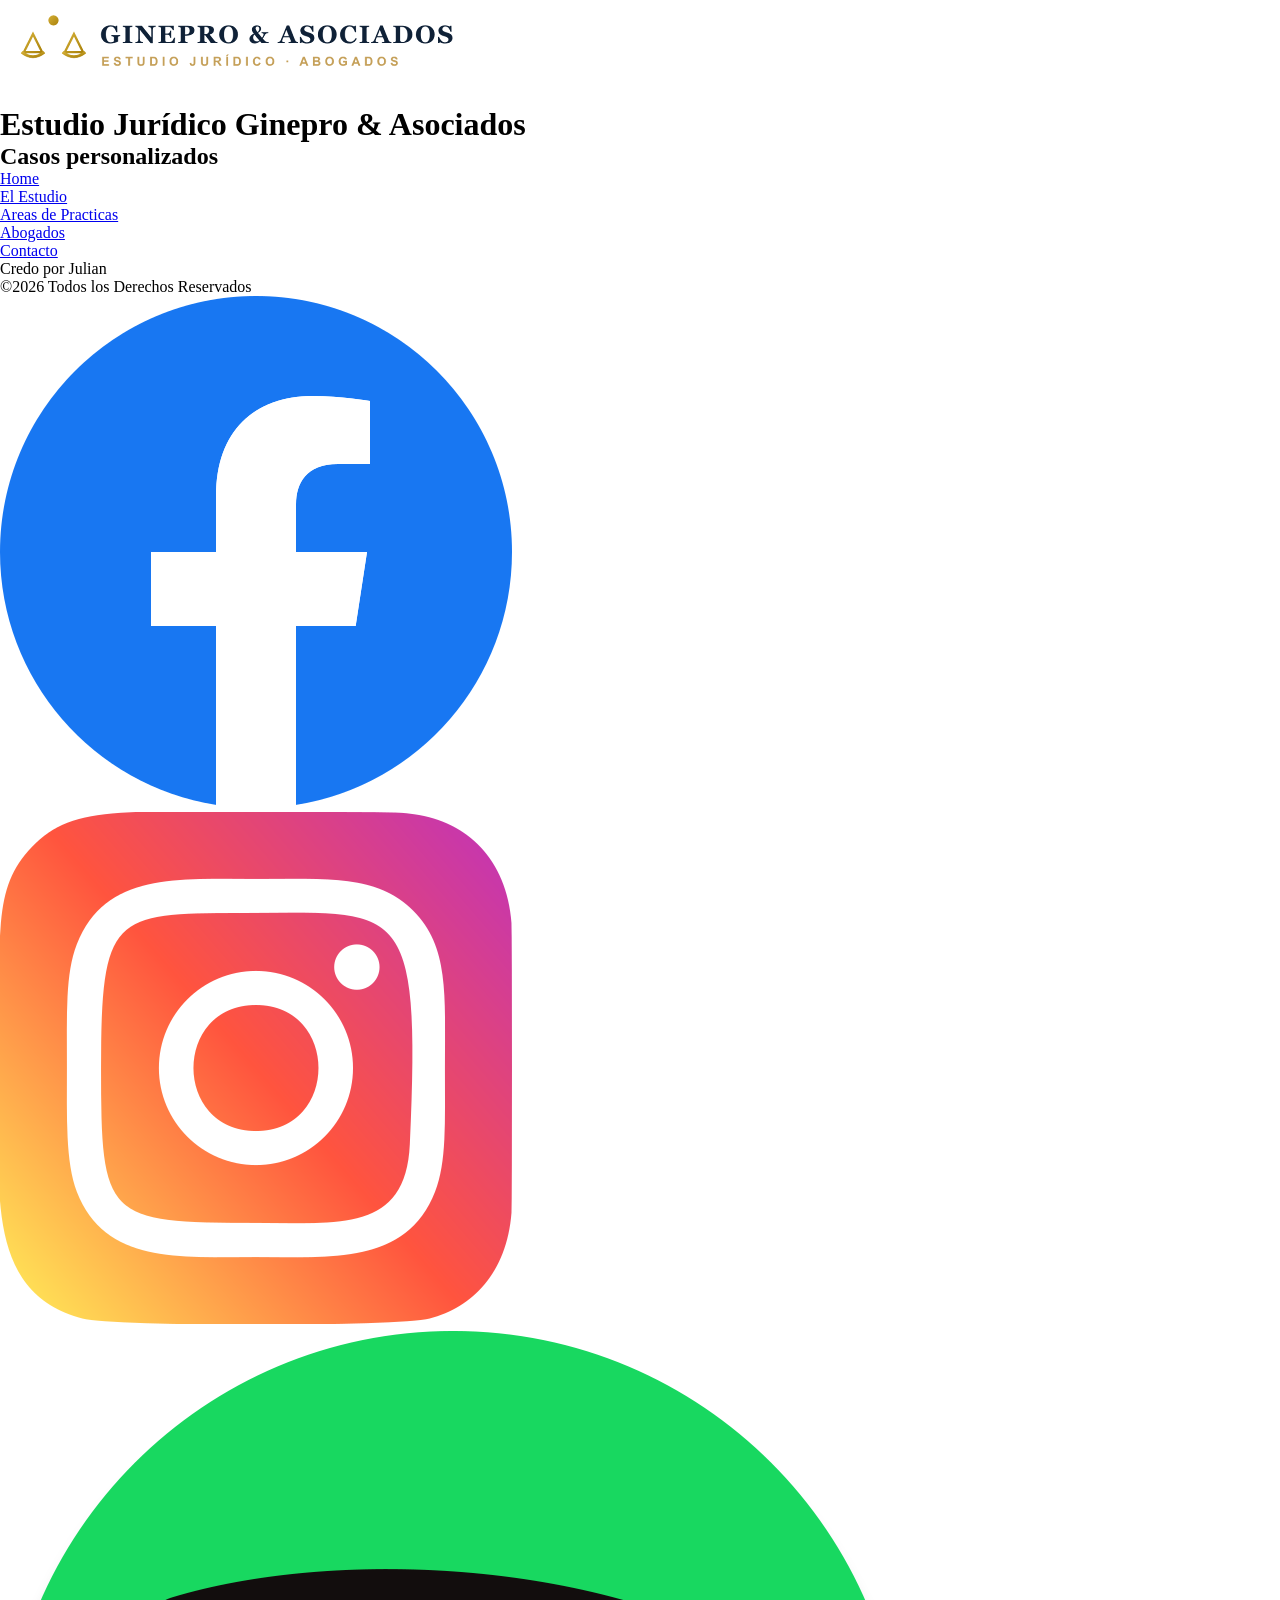
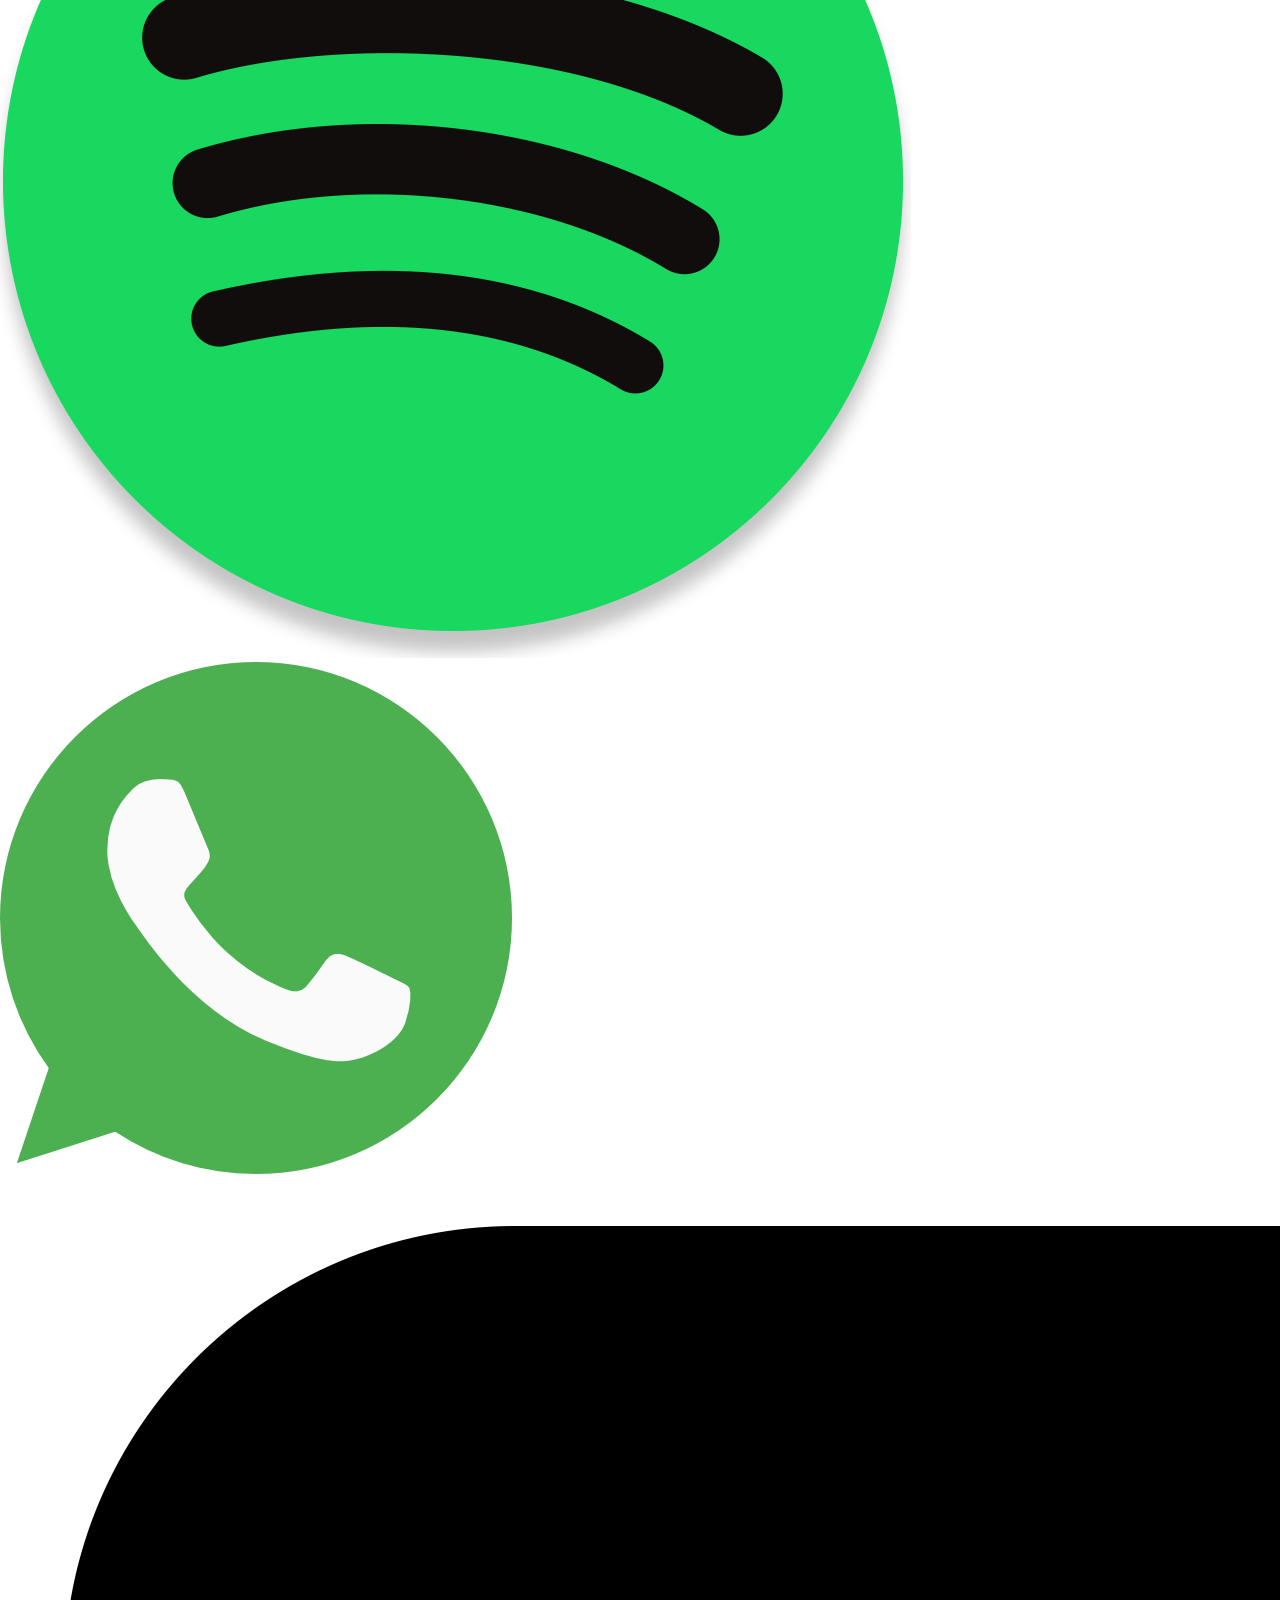
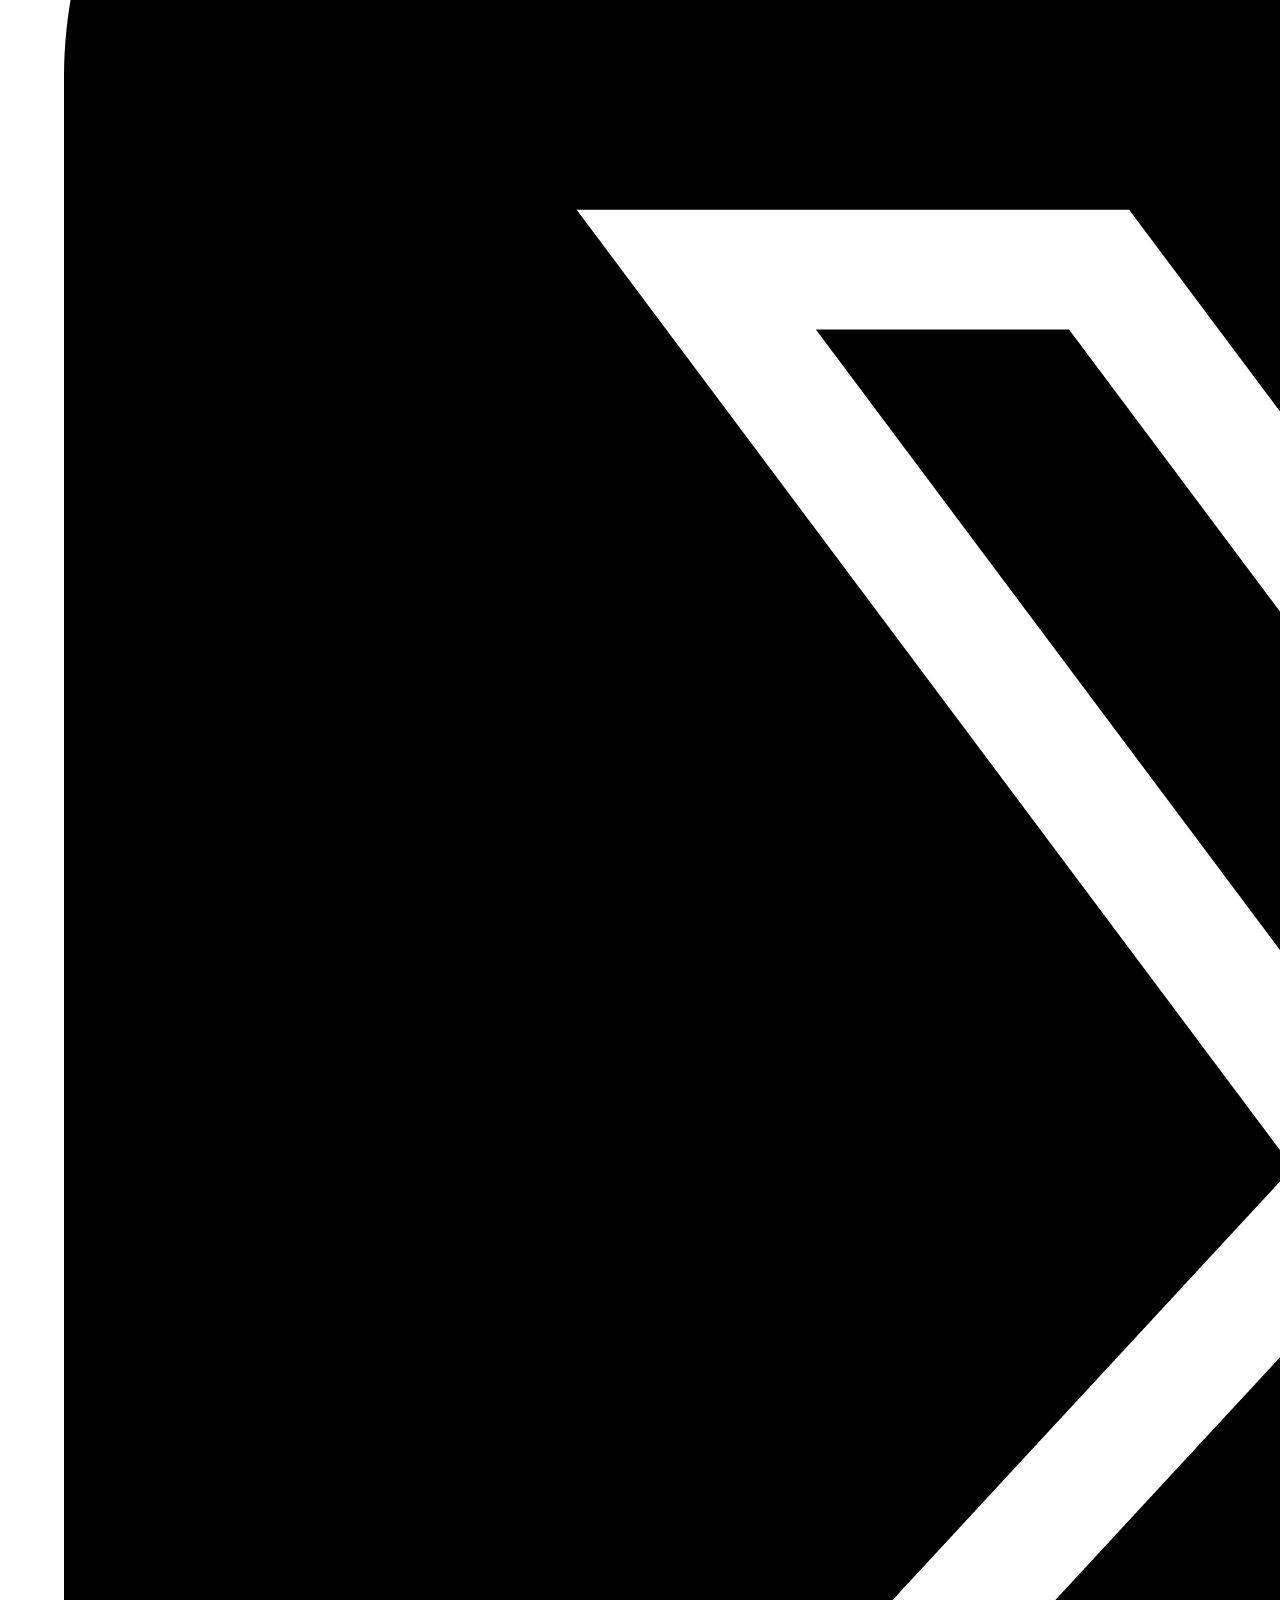
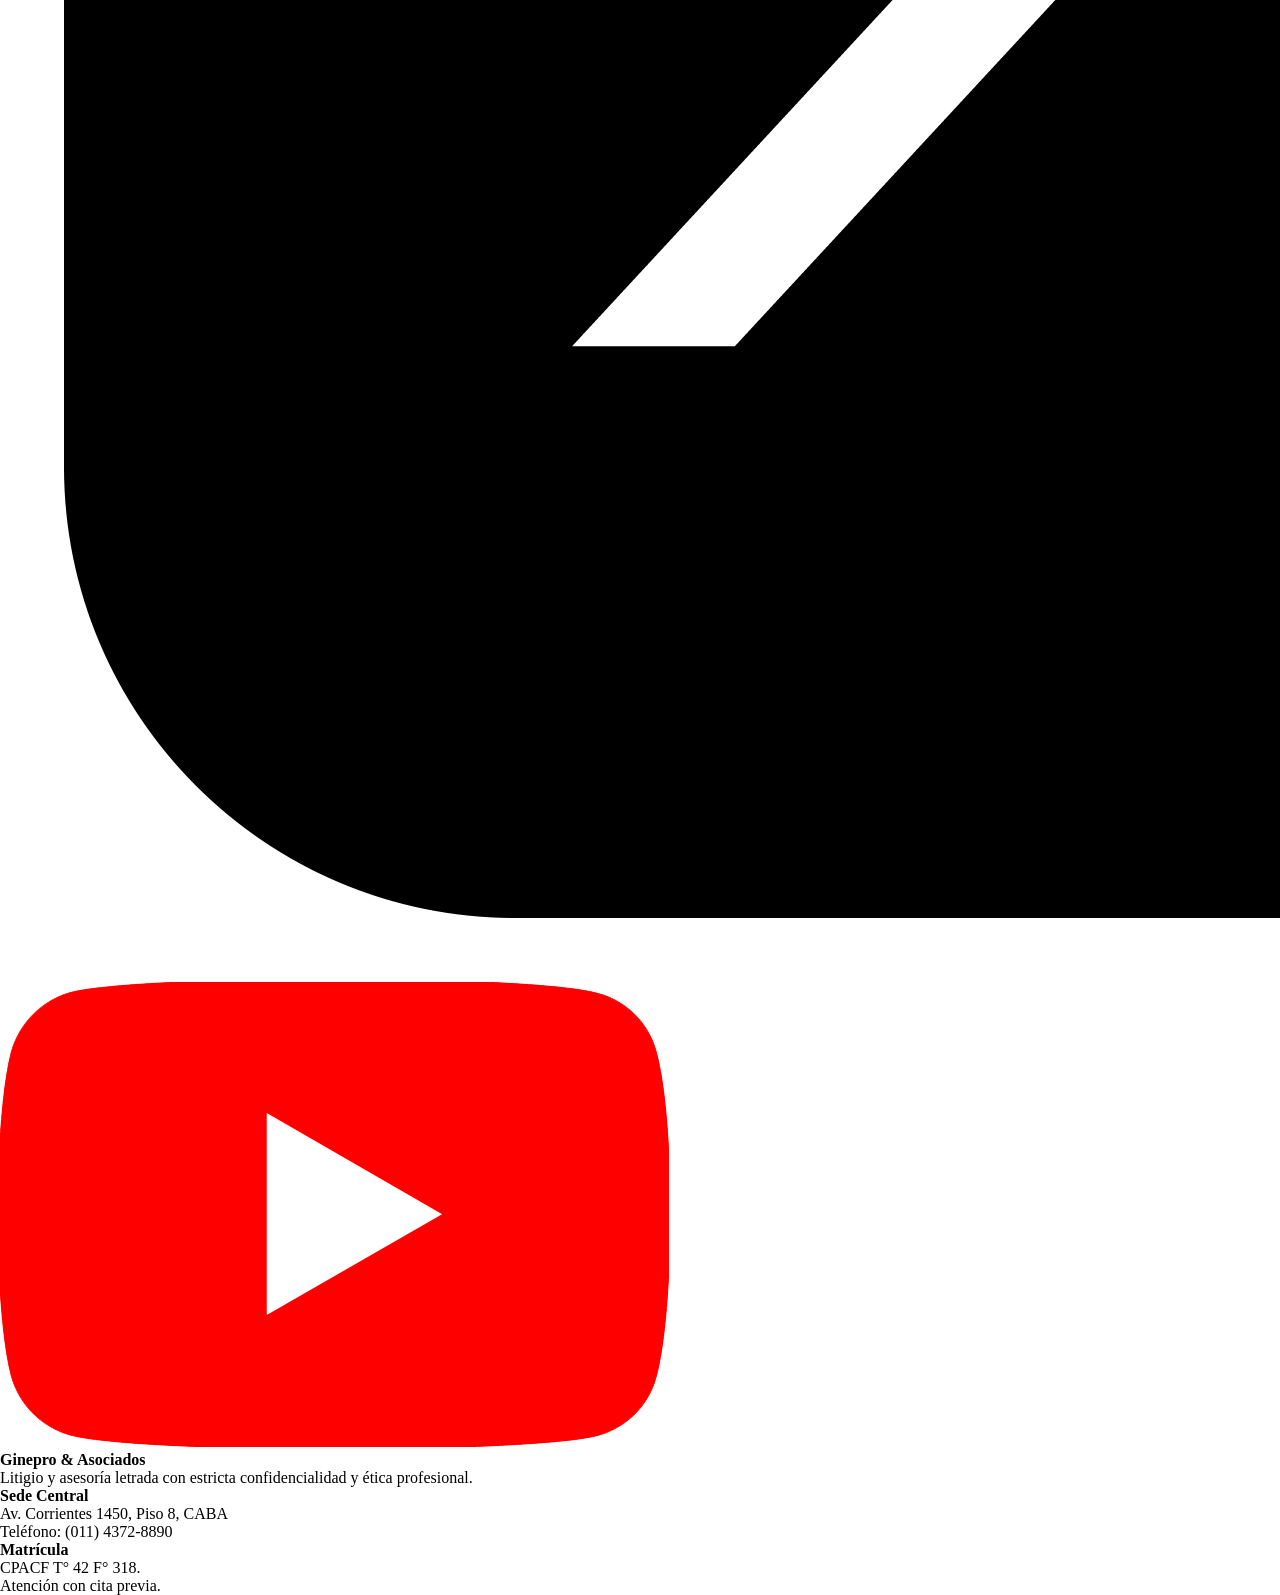
==== pages/areas.html @ 5d79158a "Estructura" ====
<!DOCTYPE html>
<html lang="en">
<head>
    <meta charset="UTF-8">
    <meta name="viewport" content="width=device-width, initial-scale=1.0">
    <title>Ginepro & Asociados | Areas</title>
    <link rel="stylesheet" href="../css/styles.css">
</head>
<body>
    <a href="#">
        <img src="../assets/logo.png" alt="Logo de Estudio Juridico">
    </a>
    <header>
        <h1>Estudio Jurídico Ginepro & Asociados</h1>
        <h2>Casos personalizados</h2>
    <nav>
        <ul>
            <li>
                <a href="../index.html">Home</a>
            </li>
            <li>
                <a href="./nosotros.html">El Estudio</a>
            </li>
            <li>
                <a href="#">Areas de Practicas</a>
            </li>
            <li>
                <a href="./equipo.html">Abogados</a>
            </li>
            <li>
                <a href="./contacto.html">Contacto</a>
            </li>
        </ul>
    </nav>
    </header>
    <footer>
    <p>Credo por Julian</p>
    <p>&copy;<span id="year"></span> Todos los Derechos Reservados</p>
    <ul>
        <li>
            <a href="https://www.facebook.com/" target="_blank">
                <img src="../assets/facebook.png" alt="Facebook">
            </a>
        </li>
        <li>
            <a href="https://www.instagram.com/" target="_blank">
                <img src="../assets/instagram.png" alt=""Instagram">
            </a>
        </li>
        <li>
            <a href="https://www.spotify.com/" target="_blank">
                <img src="../assets/spotify.png" alt="Spotify">
            </a>
        </li>
        <li>
            <a href="https://web.whatsapp.com" target="_blank">
                <img src="../assets/whatsapp.png" alt="WhatsApp">
            </a>
        </li>
        <li>
            <a href="https://x.com" target="_blank">
                <img src="../assets/x.png" alt="X (Twitter)">
            </a>
        </li>
        <li>
            <a href="https://www.youtube.com" target="_blank">
                <img src="../assets/yt.png" alt="YouTube">
            </a>
        </li>
    </ul>
    <div class="contenedor-footer">
      <div class="footer-columna">
        <h4>Ginepro &amp; Asociados</h4>
        <p>Litigio y asesoría letrada con estricta confidencialidad y ética profesional.</p>
      </div>

      <div class="footer-columna">
        <h4>Sede Central</h4>
        <p>Av. Corrientes 1450, Piso 8, CABA<br>Teléfono: (011) 4372-8890</p>
      </div>

      <div class="footer-columna">
        <h4>Matrícula</h4>
        <p>CPACF T° 42 F° 318.<br>Atención con cita previa.</p>
      </div>
    </div>
  </footer>
  <script>
        document.getElementById("year").textContent = new Date().getFullYear();
  </script>
</body>
</html>
---- css/styles.css ----
:root {
  --color-principal: #0f2137;
  --color-secundario: #c5a059;
  --color-fondo: #f8f9fa;
  --color-texto: #333333;
  --color-blanco: #ffffff;
  --fuente: 'Segoe UI', Tahoma, Geneva, Verdana, sans-serif;
}

* {
  margin: 0;
  padding: 0;
  box-sizing: border-box;
}
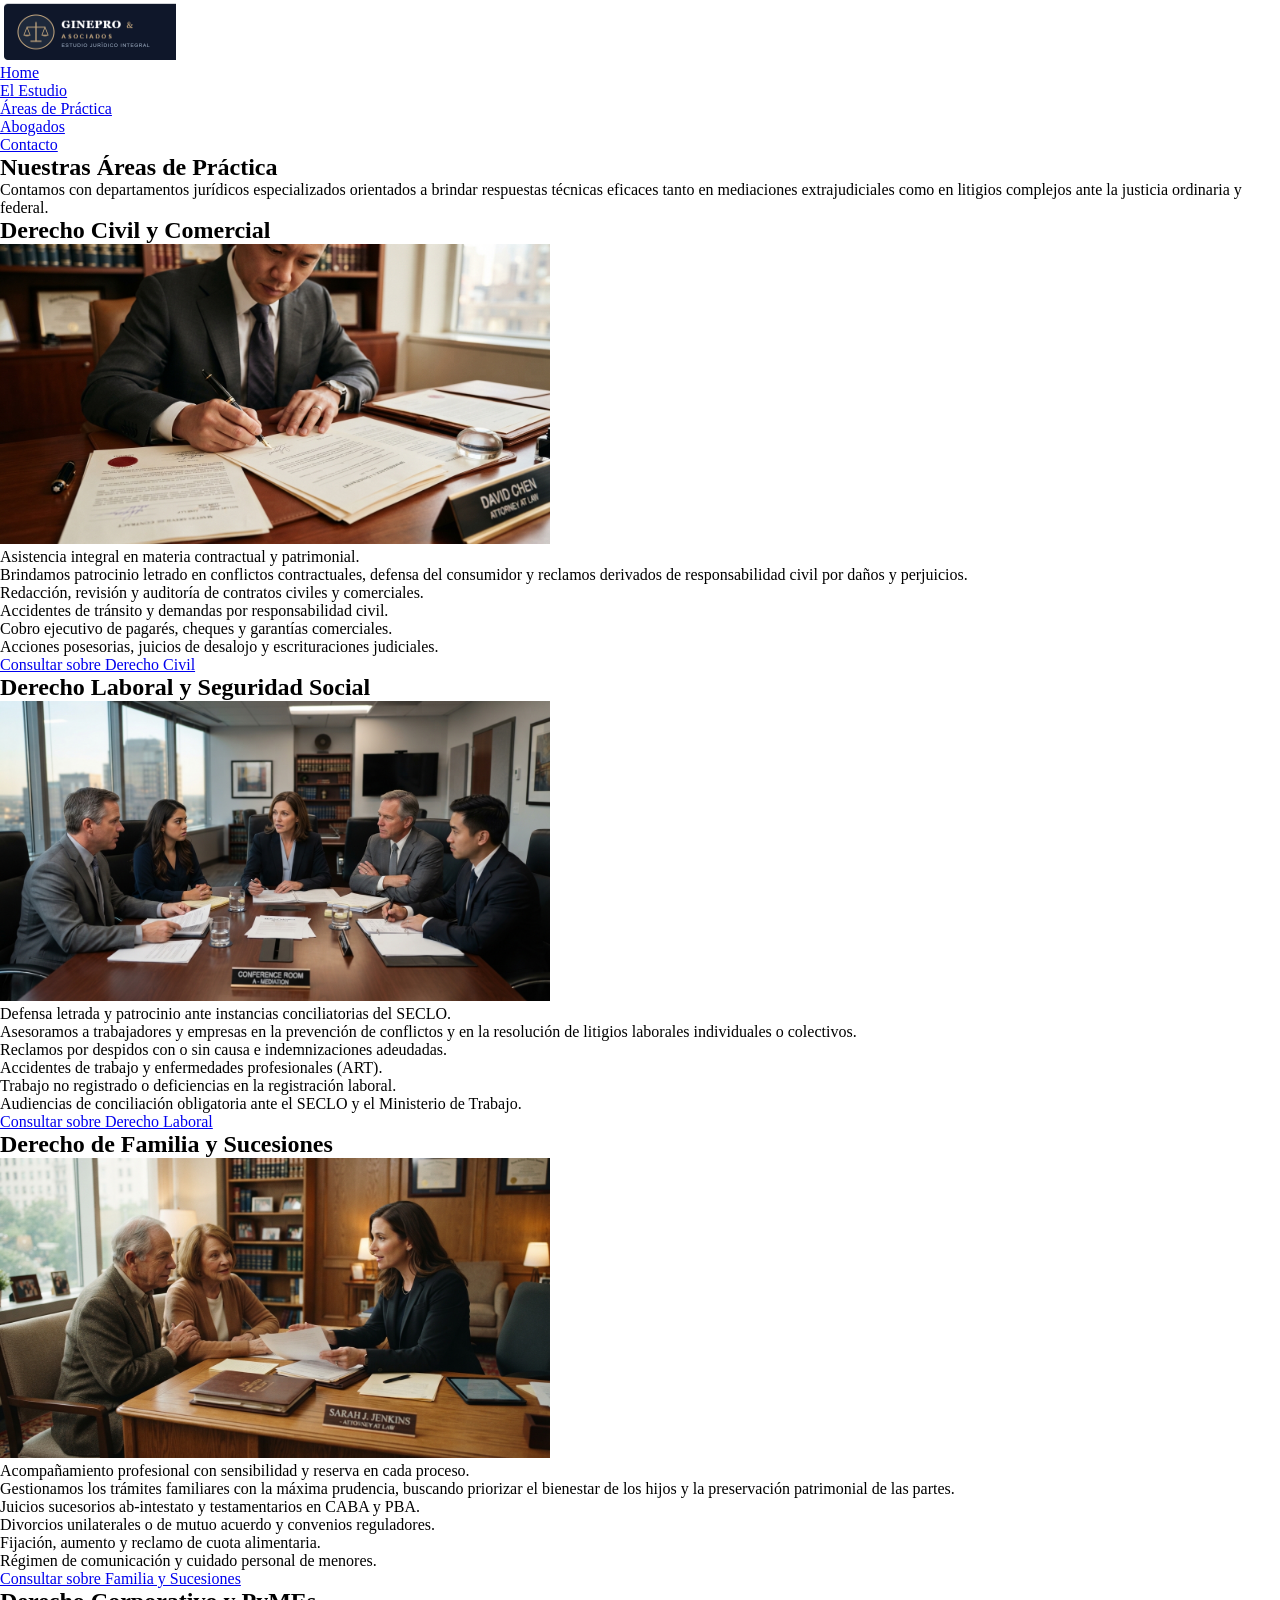
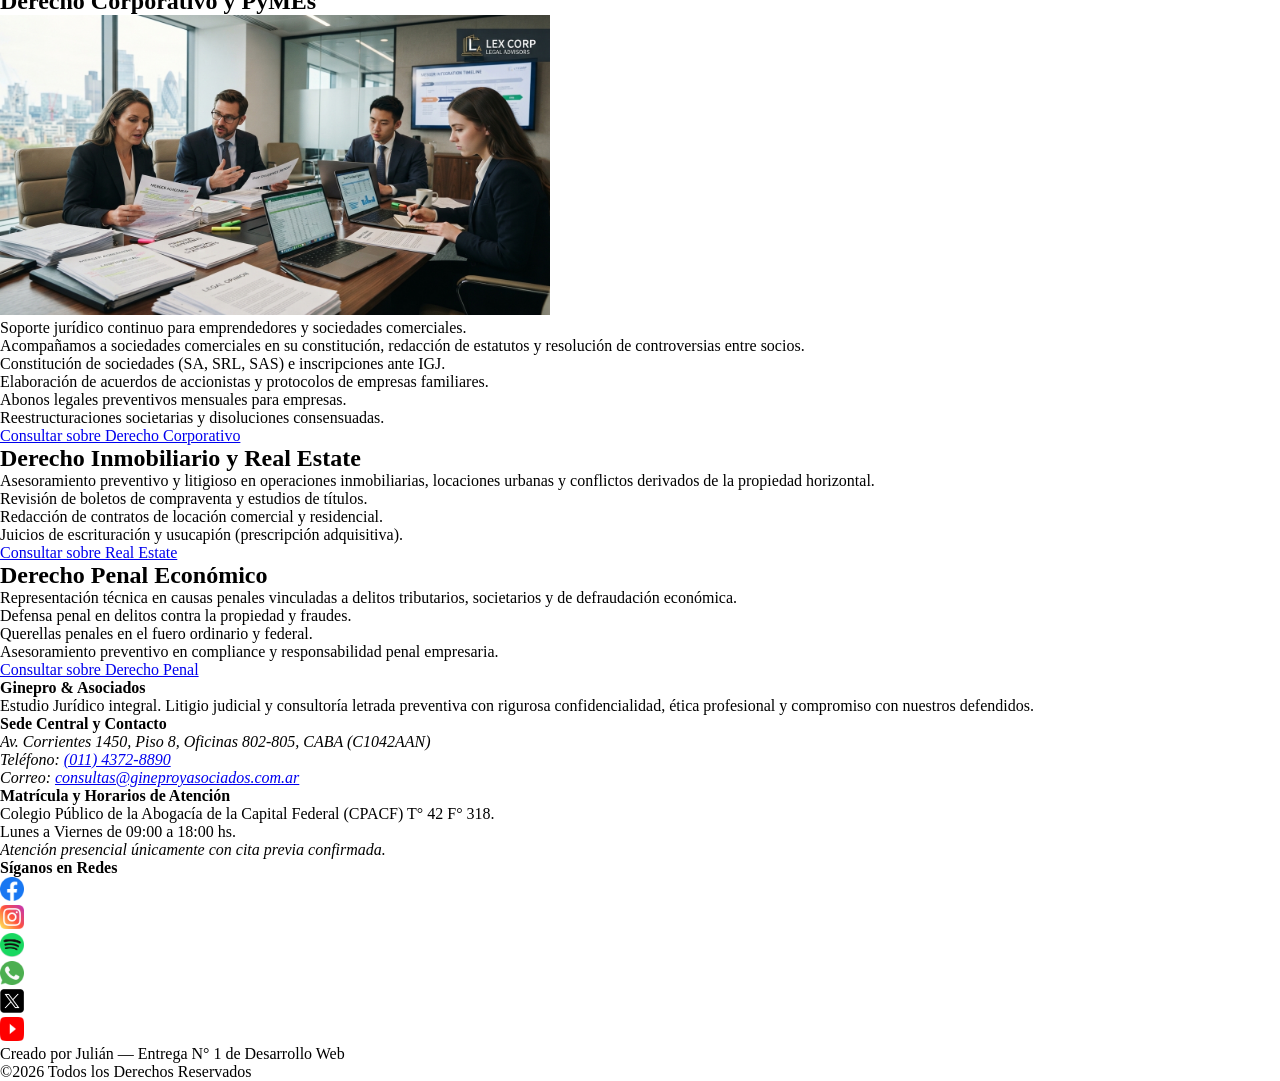
==== commit 8bb9a996: "Se realizaron correcciones y se trabajo en contenido" ====
--- a/pages/areas.html
+++ b/pages/areas.html
@@ -1,92 +1,227 @@
 <!DOCTYPE html>
-<html lang="en">
+<html lang="es">
 <head>
     <meta charset="UTF-8">
     <meta name="viewport" content="width=device-width, initial-scale=1.0">
-    <title>Ginepro & Asociados | Areas</title>
+    <title>Ginepro &amp; Asociados | Áreas de Práctica</title>
+    <meta name="description" content="Servicios legales especializados en derecho civil, laboral, comercial, corporativo, familia y penal económico en CABA.">
+    <!-- Google Fonts -->
+    <link rel="preconnect" href="https://fonts.googleapis.com">
+    <link rel="preconnect" href="https://fonts.gstatic.com" crossorigin>
+    <link href="https://fonts.googleapis.com/css2?family=Lato:ital,wght@0,400;0,700;1,400&family=Libre+Baskerville:ital,wght@0,400;0,700;1,400&display=swap" rel="stylesheet">
     <link rel="stylesheet" href="../css/styles.css">
 </head>
+
 <body>
-    <a href="#">
-        <img src="../assets/logo.png" alt="Logo de Estudio Juridico">
-    </a>
+
+    <!-- ENCABEZADO Y NAVEGACION -->
     <header>
-        <h1>Estudio Jurídico Ginepro & Asociados</h1>
-        <h2>Casos personalizados</h2>
-    <nav>
-        <ul>
-            <li>
-                <a href="../index.html">Home</a>
-            </li>
-            <li>
-                <a href="./nosotros.html">El Estudio</a>
-            </li>
-            <li>
-                <a href="#">Areas de Practicas</a>
-            </li>
-            <li>
-                <a href="./equipo.html">Abogados</a>
-            </li>
-            <li>
-                <a href="./contacto.html">Contacto</a>
-            </li>
-        </ul>
-    </nav>
+        <a href="../index.html">
+            <img src="../assets/logo.png" alt="Logotipo de Estudio Jurídico Ginepro y Asociados" width="180" height="60">
+        </a>
+
+        <nav>
+            <ul>
+                <li><a href="../index.html">Home</a></li>
+                <li><a href="./nosotros.html">El Estudio</a></li>
+                <li><a href="#">Áreas de Práctica</a></li>
+                <li><a href="./equipo.html">Abogados</a></li>
+                <li><a href="./contacto.html">Contacto</a></li>
+            </ul>
+        </nav>
     </header>
+
+    <!-- CONTENIDO PRINCIPAL -->
+    <main>
+
+        <section>
+            <h1>Nuestras Áreas de Práctica</h1>
+            <p>Contamos con departamentos jurídicos especializados orientados a brindar respuestas técnicas eficaces tanto en mediaciones extrajudiciales como en litigios complejos ante la justicia ordinaria y federal.</p>
+        </section>
+
+        <!-- DETALLE DE CADA AREA CON ANCLAS Y LISTAS -->
+        <section>
+
+            <!-- 1. DERECHO CIVIL Y COMERCIAL -->
+            <article>
+                <header>
+                    <h2>Derecho Civil y Comercial</h2>
+                </header>
+                <figure>
+                    <img src="../assets/contenido/derecho-civil.png" alt="Firma de contratos y documentos civiles" width="550" height="300">
+                    <figcaption>Asistencia integral en materia contractual y patrimonial.</figcaption>
+                </figure>
+                <p>Brindamos patrocinio letrado en conflictos contractuales, defensa del consumidor y reclamos derivados de responsabilidad civil por daños y perjuicios.</p>
+                <ul>
+                    <li>Redacción, revisión y auditoría de contratos civiles y comerciales.</li>
+                    <li>Accidentes de tránsito y demandas por responsabilidad civil.</li>
+                    <li>Cobro ejecutivo de pagarés, cheques y garantías comerciales.</li>
+                    <li>Acciones posesorias, juicios de desalojo y escrituraciones judiciales.</li>
+                </ul>
+                <a href="./contacto.html">Consultar sobre Derecho Civil</a>
+            </article>
+
+            <!-- 2. DERECHO LABORAL -->
+            <article>
+                <header>
+                    <h2>Derecho Laboral y Seguridad Social</h2>
+                </header>
+                <figure>
+                    <img src="../assets/contenido/derecho-laboral.png" alt="Reunión de conciliación y acuerdos laborales" width="550" height="300">
+                    <figcaption>Defensa letrada y patrocinio ante instancias conciliatorias del SECLO.</figcaption>
+                </figure>
+                <p>Asesoramos a trabajadores y empresas en la prevención de conflictos y en la resolución de litigios laborales individuales o colectivos.</p>
+                <ul>
+                    <li>Reclamos por despidos con o sin causa e indemnizaciones adeudadas.</li>
+                    <li>Accidentes de trabajo y enfermedades profesionales (ART).</li>
+                    <li>Trabajo no registrado o deficiencias en la registración laboral.</li>
+                    <li>Audiencias de conciliación obligatoria ante el SECLO y el Ministerio de Trabajo.</li>
+                </ul>
+                <a href="./contacto.html">Consultar sobre Derecho Laboral</a>
+            </article>
+
+            <!-- 3. DERECHO DE FAMILIA Y SUCESIONES -->
+            <article>
+                <header>
+                    <h2>Derecho de Familia y Sucesiones</h2>
+                </header>
+                <figure>
+                    <img src="../assets/contenido/derecho-familia.png" alt="Asesoramiento profesional en derecho de familia y sucesiones" width="550" height="300">
+                    <figcaption>Acompañamiento profesional con sensibilidad y reserva en cada proceso.</figcaption>
+                </figure>
+                <p>Gestionamos los trámites familiares con la máxima prudencia, buscando priorizar el bienestar de los hijos y la preservación patrimonial de las partes.</p>
+                <ul>
+                    <li>Juicios sucesorios ab-intestato y testamentarios en CABA y PBA.</li>
+                    <li>Divorcios unilaterales o de mutuo acuerdo y convenios reguladores.</li>
+                    <li>Fijación, aumento y reclamo de cuota alimentaria.</li>
+                    <li>Régimen de comunicación y cuidado personal de menores.</li>
+                </ul>
+                <a href="./contacto.html">Consultar sobre Familia y Sucesiones</a>
+            </article>
+
+            <!-- 4. DERECHO CORPORATIVO Y EMPRESARIAL -->
+            <article>
+                <header>
+                    <h2 id="area-corporativo">Derecho Corporativo y PyMEs</h2>
+                </header>
+                <figure>
+                    <img src="../assets/contenido/derecho-corporativo.png" alt="Asesoría legal societaria y corporativa" width="550" height="300">
+                    <figcaption>Soporte jurídico continuo para emprendedores y sociedades comerciales.</figcaption>
+                </figure>
+                <p>Acompañamos a sociedades comerciales en su constitución, redacción de estatutos y resolución de controversias entre socios.</p>
+                <ul>
+                    <li>Constitución de sociedades (SA, SRL, SAS) e inscripciones ante IGJ.</li>
+                    <li>Elaboración de acuerdos de accionistas y protocolos de empresas familiares.</li>
+                    <li>Abonos legales preventivos mensuales para empresas.</li>
+                    <li>Reestructuraciones societarias y disoluciones consensuadas.</li>
+                </ul>
+                <a href="./contacto.html">Consultar sobre Derecho Corporativo</a>
+            </article>
+
+            <!-- 5. DERECHO INMOBILIARIO -->
+            <article>
+                <header>
+                    <h2>Derecho Inmobiliario y Real Estate</h2>
+                </header>
+                <p>Asesoramiento preventivo y litigioso en operaciones inmobiliarias, locaciones urbanas y conflictos derivados de la propiedad horizontal.</p>
+                <ul>
+                    <li>Revisión de boletos de compraventa y estudios de títulos.</li>
+                    <li>Redacción de contratos de locación comercial y residencial.</li>
+                    <li>Juicios de escrituración y usucapión (prescripción adquisitiva).</li>
+                </ul>
+                <a href="./contacto.html">Consultar sobre Real Estate</a>
+            </article>
+
+            <!-- 6. DERECHO PENAL ECONOMICO -->
+            <article>
+                <header>
+                    <h2>Derecho Penal Económico</h2>
+                </header>
+                <p>Representación técnica en causas penales vinculadas a delitos tributarios, societarios y de defraudación económica.</p>
+                <ul>
+                    <li>Defensa penal en delitos contra la propiedad y fraudes.</li>
+                    <li>Querellas penales en el fuero ordinario y federal.</li>
+                    <li>Asesoramiento preventivo en compliance y responsabilidad penal empresaria.</li>
+                </ul>
+                <a href="./contacto.html">Consultar sobre Derecho Penal</a>
+            </article>
+
+        </section>
+
+    </main>
+
+    <!-- PIE DE PAGINA -->
     <footer>
-    <p>Credo por Julian</p>
-    <p>&copy;<span id="year"></span> Todos los Derechos Reservados</p>
-    <ul>
-        <li>
-            <a href="https://www.facebook.com/" target="_blank">
-                <img src="../assets/facebook.png" alt="Facebook">
-            </a>
-        </li>
-        <li>
-            <a href="https://www.instagram.com/" target="_blank">
-                <img src="../assets/instagram.png" alt=""Instagram">
-            </a>
-        </li>
-        <li>
-            <a href="https://www.spotify.com/" target="_blank">
-                <img src="../assets/spotify.png" alt="Spotify">
-            </a>
-        </li>
-        <li>
-            <a href="https://web.whatsapp.com" target="_blank">
-                <img src="../assets/whatsapp.png" alt="WhatsApp">
-            </a>
-        </li>
-        <li>
-            <a href="https://x.com" target="_blank">
-                <img src="../assets/x.png" alt="X (Twitter)">
-            </a>
-        </li>
-        <li>
-            <a href="https://www.youtube.com" target="_blank">
-                <img src="../assets/yt.png" alt="YouTube">
-            </a>
-        </li>
-    </ul>
-    <div class="contenedor-footer">
-      <div class="footer-columna">
-        <h4>Ginepro &amp; Asociados</h4>
-        <p>Litigio y asesoría letrada con estricta confidencialidad y ética profesional.</p>
-      </div>
-
-      <div class="footer-columna">
-        <h4>Sede Central</h4>
-        <p>Av. Corrientes 1450, Piso 8, CABA<br>Teléfono: (011) 4372-8890</p>
-      </div>
-
-      <div class="footer-columna">
-        <h4>Matrícula</h4>
-        <p>CPACF T° 42 F° 318.<br>Atención con cita previa.</p>
-      </div>
-    </div>
-  </footer>
-  <script>
+        <div>
+            <section>
+                <h4>Ginepro &amp; Asociados</h4>
+                <p>Estudio Jurídico integral. Litigio judicial y consultoría letrada preventiva con rigurosa confidencialidad, ética profesional y compromiso con nuestros defendidos.</p>
+            </section>
+
+            <section>
+                <h4>Sede Central y Contacto</h4>
+                <address>
+                    <p>Av. Corrientes 1450, Piso 8, Oficinas 802-805, CABA (C1042AAN)</p>
+                    <p>Teléfono: <a href="tel:+541143728890">(011) 4372-8890</a></p>
+                    <p>Correo: <a href="mailto:consultas@gineproyasociados.com.ar">consultas@gineproyasociados.com.ar</a></p>
+                </address>
+            </section>
+
+            <section>
+                <h4>Matrícula y Horarios de Atención</h4>
+                <p>Colegio Público de la Abogacía de la Capital Federal (CPACF) T° 42 F° 318.</p>
+                <p>Lunes a Viernes de 09:00 a 18:00 hs.</p>
+                <p><em>Atención presencial únicamente con cita previa confirmada.</em></p>
+            </section>
+
+            <section>
+                <h4>Síganos en Redes</h4>
+                <nav>
+                    <ul>
+                        <li>
+                            <a href="https://www.facebook.com/" target="_blank">
+                                <img src="../assets/facebook.png" alt="Ícono de Facebook" width="24" height="24">
+                            </a>
+                        </li>
+                        <li>
+                            <a href="https://www.instagram.com/" target="_blank">
+                                <img src="../assets/instagram.png" alt="Ícono de Instagram" width="24" height="24">
+                            </a>
+                        </li>
+                        <li>
+                            <a href="https://www.spotify.com/" target="_blank">
+                                <img src="../assets/spotify.png" alt="Ícono de Spotify" width="24" height="24">
+                            </a>
+                        </li>
+                        <li>
+                            <a href="https://wa.me/5491143728890" target="_blank">
+                                <img src="../assets/whatsapp.png" alt="Ícono de WhatsApp" width="24" height="24">
+                            </a>
+                        </li>
+                        <li>
+                            <a href="https://x.com" target="_blank">
+                                <img src="../assets/x.png" alt="Ícono de X" width="24" height="24">
+                            </a>
+                        </li>
+                        <li>
+                            <a href="https://www.youtube.com" target="_blank">
+                                <img src="../assets/yt.png" alt="Ícono de YouTube" width="24" height="24">
+                            </a>
+                        </li>
+                    </ul>
+                </nav>
+            </section>
+        </div>
+
+        <div>
+            <p>Creado por Julián &mdash; Entrega N° 1 de Desarrollo Web</p>
+            <p>&copy;<span id="year"></span> Todos los Derechos Reservados</p>
+        </div>
+    </footer>
+
+    <script>
         document.getElementById("year").textContent = new Date().getFullYear();
-  </script>
+    </script>
+
 </body>
 </html>
--- a/css/styles.css
+++ b/css/styles.css
@@ -11,4 +11,5 @@
   margin: 0;
   padding: 0;
   box-sizing: border-box;
-}+}
+
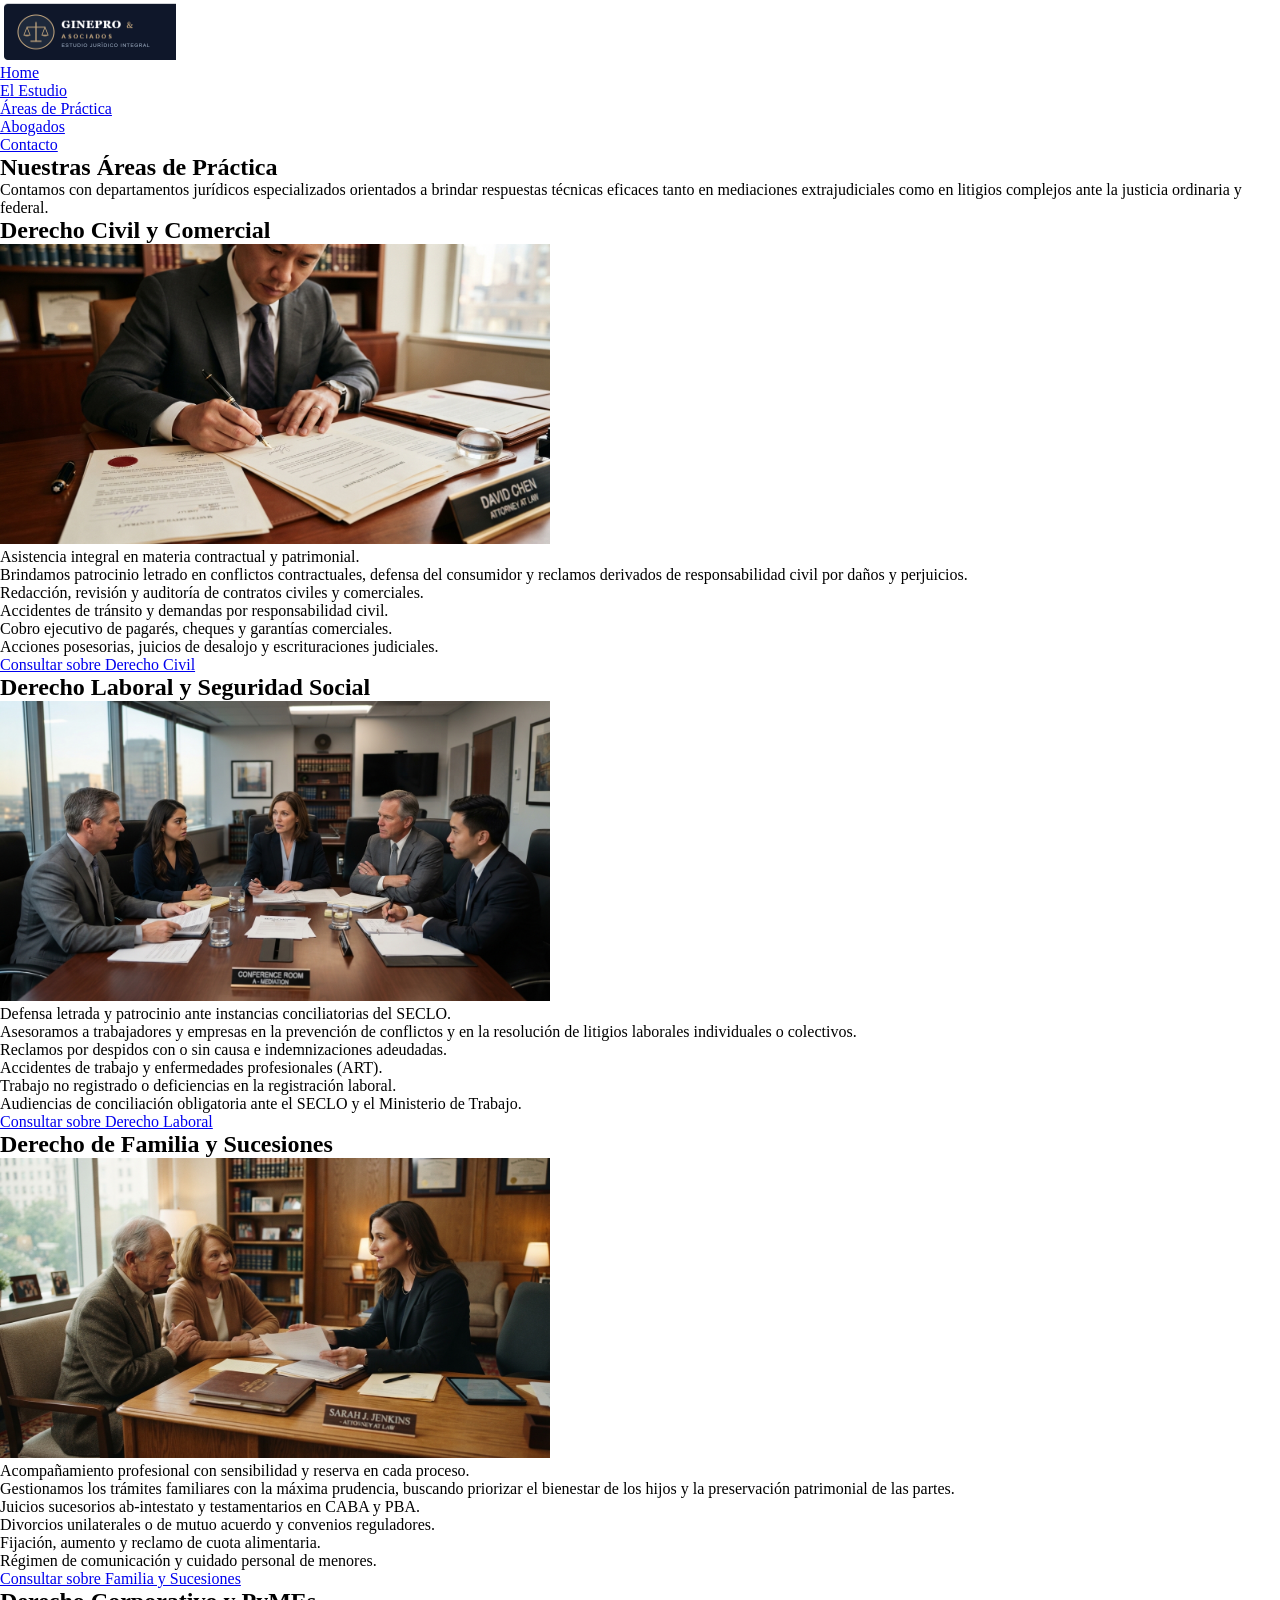
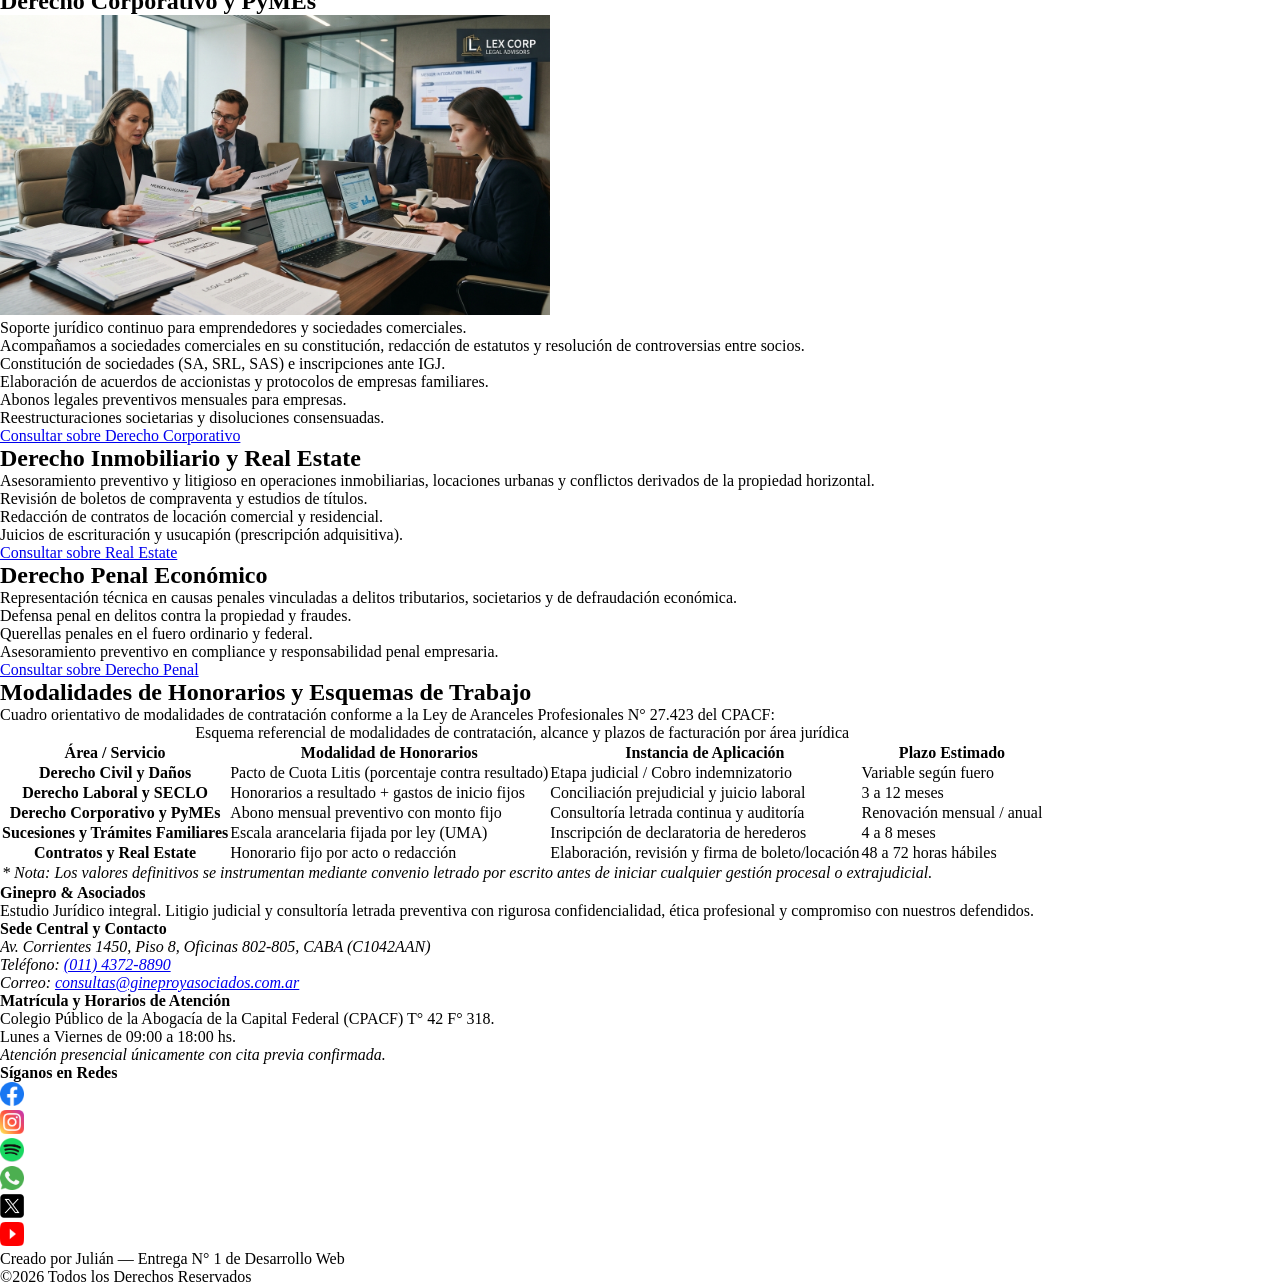
==== commit 6222ee4a: "Generacion de tabla" ====
--- a/pages/areas.html
+++ b/pages/areas.html
@@ -148,6 +148,63 @@
 
         </section>
 
+        <!-- SECCIÓN DE HONORARIOS Y MODALIDADES DE CONTRATACIÓN -->
+        <section>
+            <h2>Modalidades de Honorarios y Esquemas de Trabajo</h2>
+            <p>Cuadro orientativo de modalidades de contratación conforme a la Ley de Aranceles Profesionales N° 27.423 del CPACF:</p>
+
+            <div>
+                <table>
+                <caption>Esquema referencial de modalidades de contratación, alcance y plazos de facturación por área jurídica</caption>
+                    <thead>
+                        <tr>
+                            <th scope="col">Área / Servicio</th>
+                            <th scope="col">Modalidad de Honorarios</th>
+                            <th scope="col">Instancia de Aplicación</th>
+                            <th scope="col">Plazo Estimado</th>
+                        </tr>
+                    </thead>
+                    <tbody>
+                        <tr>
+                            <th scope="row">Derecho Civil y Daños</th>
+                            <td>Pacto de Cuota Litis (porcentaje contra resultado)</td>
+                            <td>Etapa judicial / Cobro indemnizatorio</td>
+                            <td>Variable según fuero</td>
+                        </tr>
+                        <tr>
+                            <th scope="row">Derecho Laboral y SECLO</th>
+                            <td>Honorarios a resultado + gastos de inicio fijos</td>
+                            <td>Conciliación prejudicial y juicio laboral</td>
+                            <td>3 a 12 meses</td>
+                        </tr>
+                        <tr>
+                            <th scope="row">Derecho Corporativo y PyMEs</th>
+                            <td>Abono mensual preventivo con monto fijo</td>
+                            <td>Consultoría letrada continua y auditoría</td>
+                            <td>Renovación mensual / anual</td>
+                        </tr>
+                        <tr>
+                            <th scope="row">Sucesiones y Trámites Familiares</th>
+                            <td>Escala arancelaria fijada por ley (UMA)</td>
+                            <td>Inscripción de declaratoria de herederos</td>
+                            <td>4 a 8 meses</td>
+                        </tr>
+                        <tr>
+                            <th scope="row">Contratos y Real Estate</th>
+                            <td>Honorario fijo por acto o redacción</td>
+                            <td>Elaboración, revisión y firma de boleto/locación</td>
+                            <td>48 a 72 horas hábiles</td>
+                        </tr>
+                    </tbody>
+                    <tfoot>
+                        <tr>
+                            <td colspan="4"><em>* Nota: Los valores definitivos se instrumentan mediante convenio letrado por escrito antes de iniciar cualquier gestión procesal o extrajudicial.</em></td>
+                        </tr>
+                    </tfoot>
+                </table>
+            </div>
+        </section>
+
     </main>
 
     <!-- PIE DE PAGINA -->
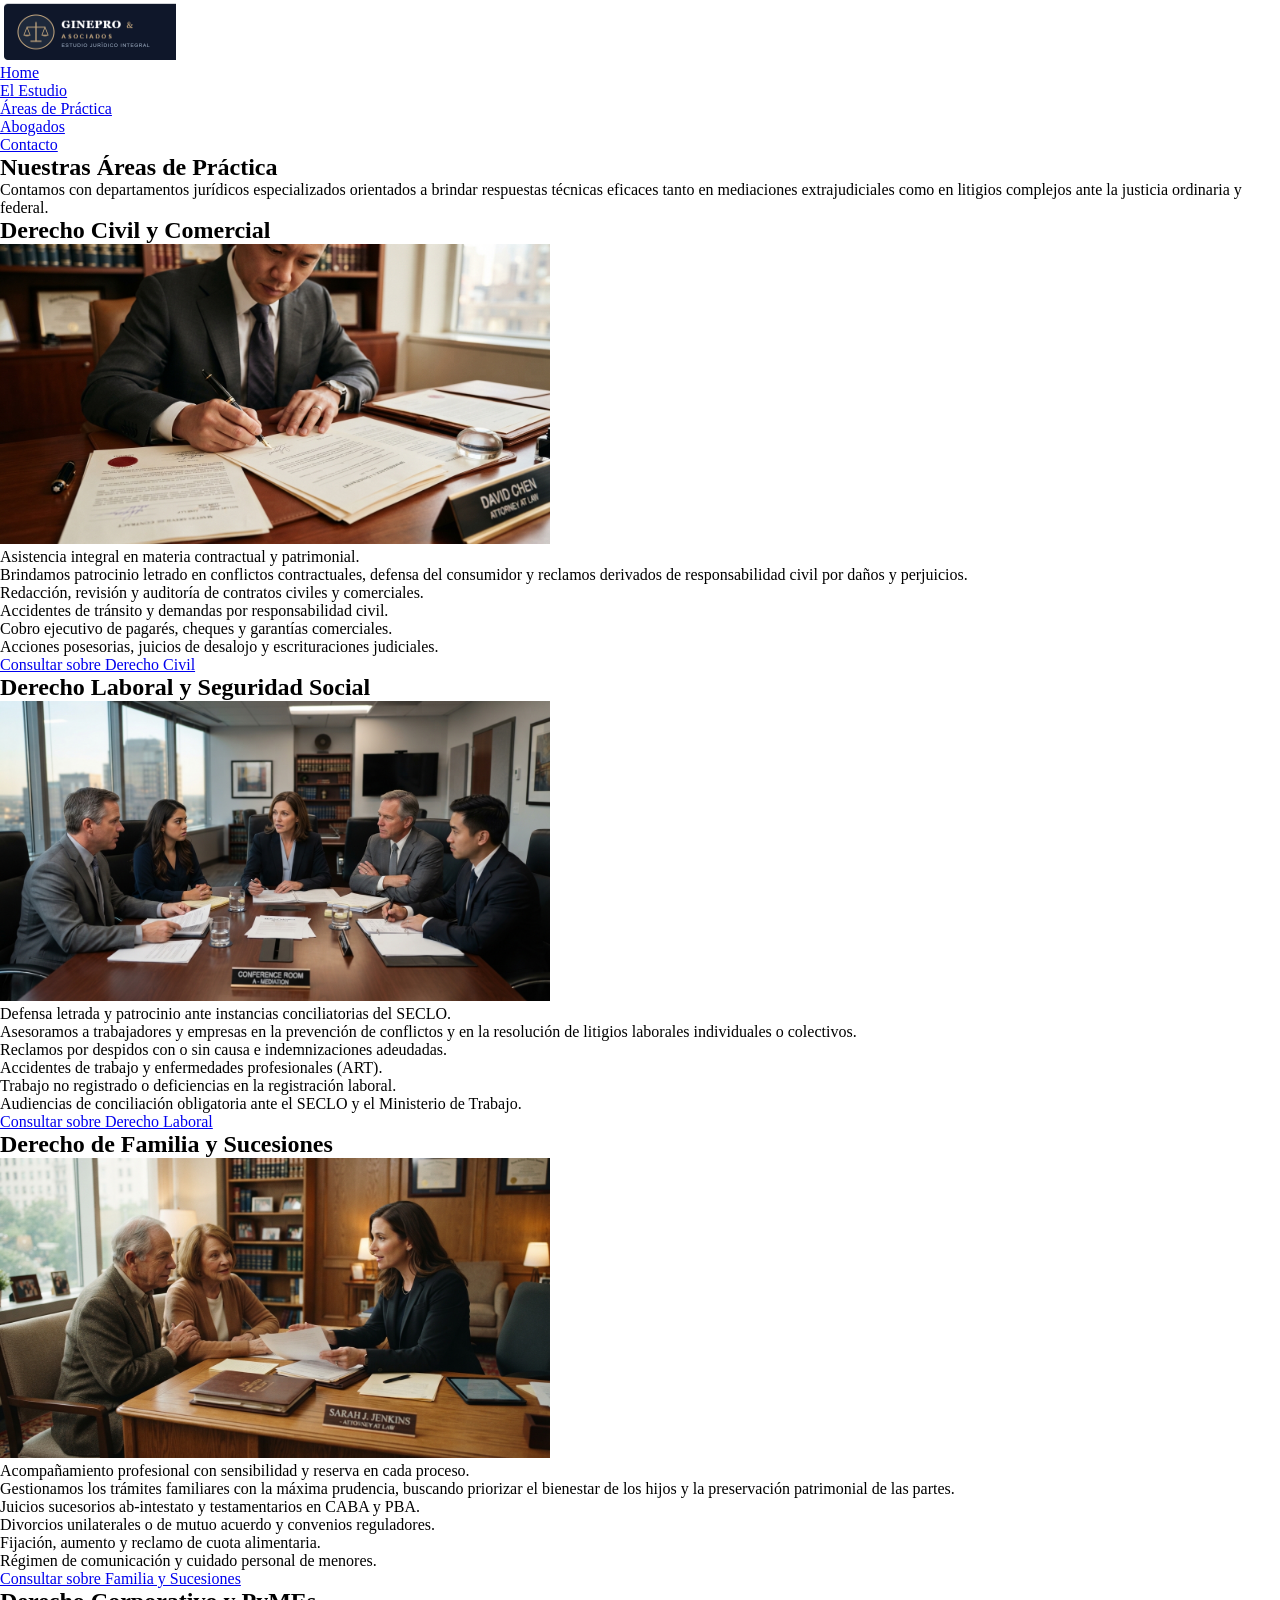
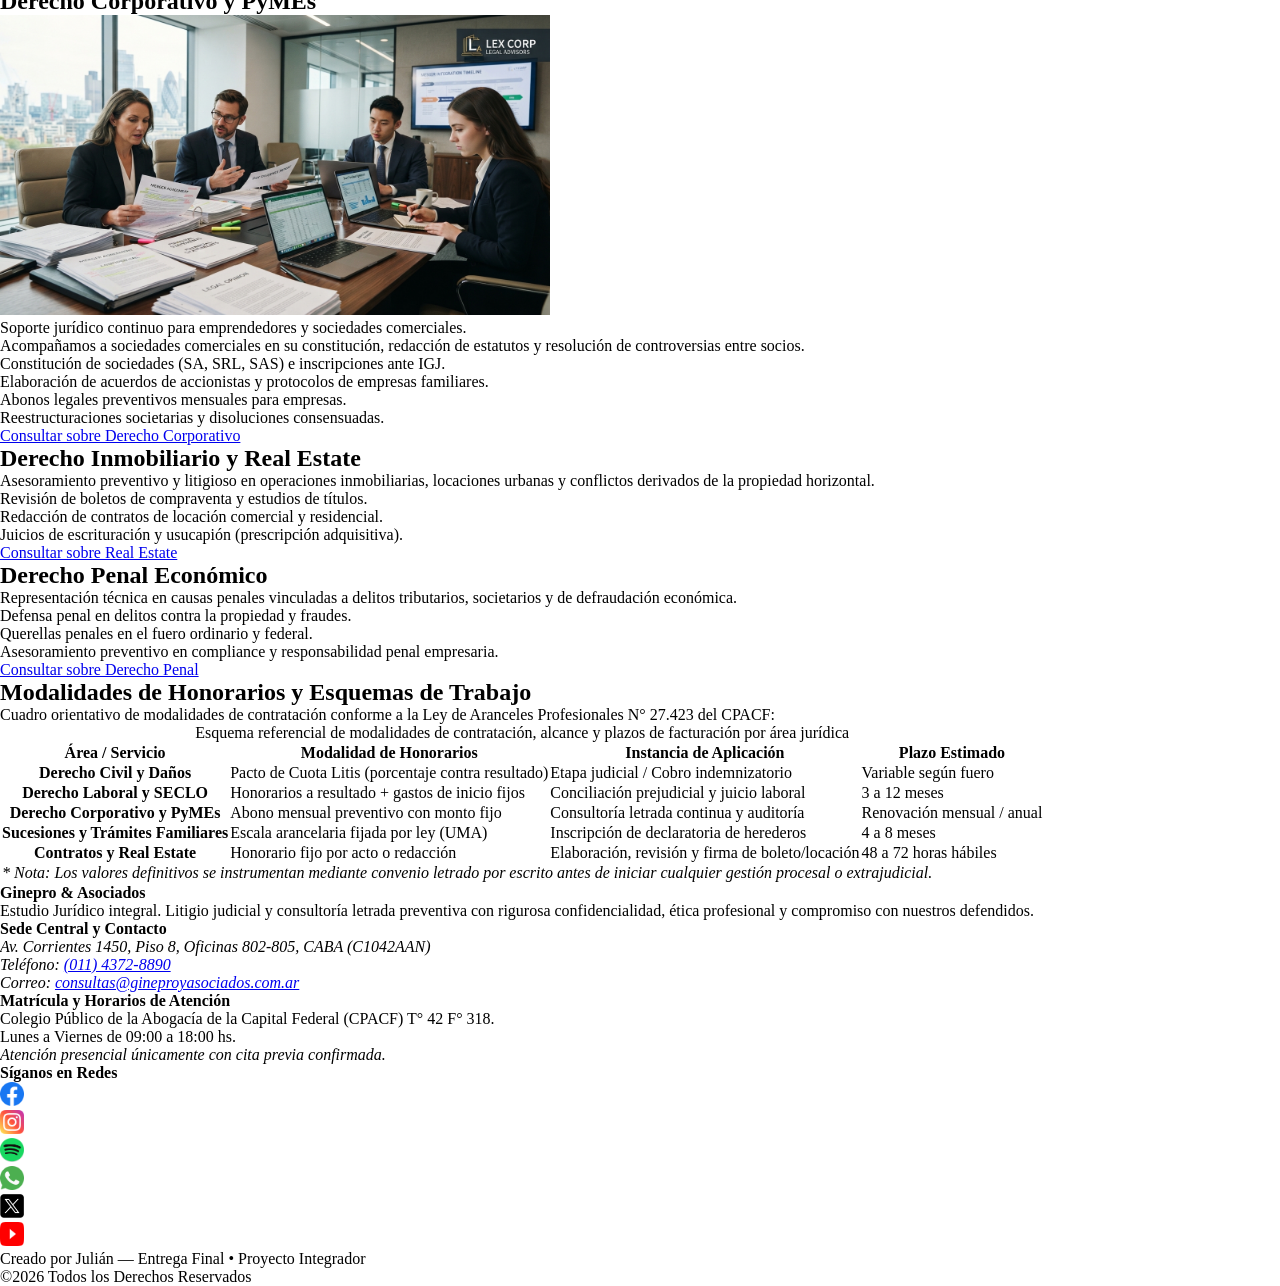
==== commit 6dee266a: "Entrega final Desarrollo Web" ====
--- a/pages/areas.html
+++ b/pages/areas.html
@@ -1,14 +1,18 @@
 <!DOCTYPE html>
 <html lang="es">
+
 <head>
     <meta charset="UTF-8">
     <meta name="viewport" content="width=device-width, initial-scale=1.0">
     <title>Ginepro &amp; Asociados | Áreas de Práctica</title>
-    <meta name="description" content="Servicios legales especializados en derecho civil, laboral, comercial, corporativo, familia y penal económico en CABA.">
+    <meta name="description"
+        content="Servicios legales especializados en derecho civil, laboral, comercial, corporativo, familia y penal económico en CABA.">
     <!-- Google Fonts -->
     <link rel="preconnect" href="https://fonts.googleapis.com">
     <link rel="preconnect" href="https://fonts.gstatic.com" crossorigin>
-    <link href="https://fonts.googleapis.com/css2?family=Lato:ital,wght@0,400;0,700;1,400&family=Libre+Baskerville:ital,wght@0,400;0,700;1,400&display=swap" rel="stylesheet">
+    <link
+        href="https://fonts.googleapis.com/css2?family=Lato:ital,wght@0,400;0,700;1,400&family=Libre+Baskerville:ital,wght@0,400;0,700;1,400&display=swap"
+        rel="stylesheet">
     <link rel="stylesheet" href="../css/styles.css">
 </head>
 
@@ -16,15 +20,16 @@
 
     <!-- ENCABEZADO Y NAVEGACION -->
     <header>
-        <a href="../index.html">
-            <img src="../assets/logo.png" alt="Logotipo de Estudio Jurídico Ginepro y Asociados" width="180" height="60">
+        <a href="../index.html" aria-label="Inicio - Estudio Jurídico Ginepro y Asociados">
+            <img src="../assets/logo.png" alt="Logotipo de Estudio Jurídico Ginepro y Asociados" width="180"
+                height="60">
         </a>
 
-        <nav>
+        <nav aria-label="Navegación principal">
             <ul>
                 <li><a href="../index.html">Home</a></li>
                 <li><a href="./nosotros.html">El Estudio</a></li>
-                <li><a href="#">Áreas de Práctica</a></li>
+                <li><a href="#" aria-current="page">Áreas de Práctica</a></li>
                 <li><a href="./equipo.html">Abogados</a></li>
                 <li><a href="./contacto.html">Contacto</a></li>
             </ul>
@@ -36,22 +41,24 @@
 
         <section>
             <h1>Nuestras Áreas de Práctica</h1>
-            <p>Contamos con departamentos jurídicos especializados orientados a brindar respuestas técnicas eficaces tanto en mediaciones extrajudiciales como en litigios complejos ante la justicia ordinaria y federal.</p>
+            <p>Contamos con departamentos jurídicos especializados orientados a brindar respuestas técnicas eficaces
+                tanto en mediaciones extrajudiciales como en litigios complejos ante la justicia ordinaria y federal.
+            </p>
         </section>
 
         <!-- DETALLE DE CADA AREA CON ANCLAS Y LISTAS -->
         <section>
 
             <!-- 1. DERECHO CIVIL Y COMERCIAL -->
-            <article>
-                <header>
-                    <h2>Derecho Civil y Comercial</h2>
-                </header>
+            <article id="civil">
+                <h2>Derecho Civil y Comercial</h2>
                 <figure>
-                    <img src="../assets/contenido/derecho-civil.png" alt="Firma de contratos y documentos civiles" width="550" height="300">
+                    <img src="../assets/contenido/derecho-civil.png" alt="Firma de contratos y documentos civiles"
+                        width="550" height="300">
                     <figcaption>Asistencia integral en materia contractual y patrimonial.</figcaption>
                 </figure>
-                <p>Brindamos patrocinio letrado en conflictos contractuales, defensa del consumidor y reclamos derivados de responsabilidad civil por daños y perjuicios.</p>
+                <p>Brindamos patrocinio letrado en conflictos contractuales, defensa del consumidor y reclamos derivados
+                    de responsabilidad civil por daños y perjuicios.</p>
                 <ul>
                     <li>Redacción, revisión y auditoría de contratos civiles y comerciales.</li>
                     <li>Accidentes de tránsito y demandas por responsabilidad civil.</li>
@@ -62,15 +69,15 @@
             </article>
 
             <!-- 2. DERECHO LABORAL -->
-            <article>
-                <header>
-                    <h2>Derecho Laboral y Seguridad Social</h2>
-                </header>
+            <article id="laboral">
+                <h2>Derecho Laboral y Seguridad Social</h2>
                 <figure>
-                    <img src="../assets/contenido/derecho-laboral.png" alt="Reunión de conciliación y acuerdos laborales" width="550" height="300">
+                    <img src="../assets/contenido/derecho-laboral.png"
+                        alt="Reunión de conciliación y acuerdos laborales" width="550" height="300">
                     <figcaption>Defensa letrada y patrocinio ante instancias conciliatorias del SECLO.</figcaption>
                 </figure>
-                <p>Asesoramos a trabajadores y empresas en la prevención de conflictos y en la resolución de litigios laborales individuales o colectivos.</p>
+                <p>Asesoramos a trabajadores y empresas en la prevención de conflictos y en la resolución de litigios
+                    laborales individuales o colectivos.</p>
                 <ul>
                     <li>Reclamos por despidos con o sin causa e indemnizaciones adeudadas.</li>
                     <li>Accidentes de trabajo y enfermedades profesionales (ART).</li>
@@ -81,15 +88,15 @@
             </article>
 
             <!-- 3. DERECHO DE FAMILIA Y SUCESIONES -->
-            <article>
-                <header>
-                    <h2>Derecho de Familia y Sucesiones</h2>
-                </header>
+            <article id="familia">
+                <h2>Derecho de Familia y Sucesiones</h2>
                 <figure>
-                    <img src="../assets/contenido/derecho-familia.png" alt="Asesoramiento profesional en derecho de familia y sucesiones" width="550" height="300">
+                    <img src="../assets/contenido/derecho-familia.png"
+                        alt="Asesoramiento profesional en derecho de familia y sucesiones" width="550" height="300">
                     <figcaption>Acompañamiento profesional con sensibilidad y reserva en cada proceso.</figcaption>
                 </figure>
-                <p>Gestionamos los trámites familiares con la máxima prudencia, buscando priorizar el bienestar de los hijos y la preservación patrimonial de las partes.</p>
+                <p>Gestionamos los trámites familiares con la máxima prudencia, buscando priorizar el bienestar de los
+                    hijos y la preservación patrimonial de las partes.</p>
                 <ul>
                     <li>Juicios sucesorios ab-intestato y testamentarios en CABA y PBA.</li>
                     <li>Divorcios unilaterales o de mutuo acuerdo y convenios reguladores.</li>
@@ -100,15 +107,15 @@
             </article>
 
             <!-- 4. DERECHO CORPORATIVO Y EMPRESARIAL -->
-            <article>
-                <header>
-                    <h2 id="area-corporativo">Derecho Corporativo y PyMEs</h2>
-                </header>
+            <article id="corporativo">
+                <h2>Derecho Corporativo y PyMEs</h2>
                 <figure>
-                    <img src="../assets/contenido/derecho-corporativo.png" alt="Asesoría legal societaria y corporativa" width="550" height="300">
+                    <img src="../assets/contenido/derecho-corporativo.png" alt="Asesoría legal societaria y corporativa"
+                        width="550" height="300">
                     <figcaption>Soporte jurídico continuo para emprendedores y sociedades comerciales.</figcaption>
                 </figure>
-                <p>Acompañamos a sociedades comerciales en su constitución, redacción de estatutos y resolución de controversias entre socios.</p>
+                <p>Acompañamos a sociedades comerciales en su constitución, redacción de estatutos y resolución de
+                    controversias entre socios.</p>
                 <ul>
                     <li>Constitución de sociedades (SA, SRL, SAS) e inscripciones ante IGJ.</li>
                     <li>Elaboración de acuerdos de accionistas y protocolos de empresas familiares.</li>
@@ -119,11 +126,10 @@
             </article>
 
             <!-- 5. DERECHO INMOBILIARIO -->
-            <article>
-                <header>
-                    <h2>Derecho Inmobiliario y Real Estate</h2>
-                </header>
-                <p>Asesoramiento preventivo y litigioso en operaciones inmobiliarias, locaciones urbanas y conflictos derivados de la propiedad horizontal.</p>
+            <article id="inmobiliario">
+                <h2>Derecho Inmobiliario y Real Estate</h2>
+                <p>Asesoramiento preventivo y litigioso en operaciones inmobiliarias, locaciones urbanas y conflictos
+                    derivados de la propiedad horizontal.</p>
                 <ul>
                     <li>Revisión de boletos de compraventa y estudios de títulos.</li>
                     <li>Redacción de contratos de locación comercial y residencial.</li>
@@ -133,11 +139,10 @@
             </article>
 
             <!-- 6. DERECHO PENAL ECONOMICO -->
-            <article>
-                <header>
-                    <h2>Derecho Penal Económico</h2>
-                </header>
-                <p>Representación técnica en causas penales vinculadas a delitos tributarios, societarios y de defraudación económica.</p>
+            <article id="penal">
+                <h2>Derecho Penal Económico</h2>
+                <p>Representación técnica en causas penales vinculadas a delitos tributarios, societarios y de
+                    defraudación económica.</p>
                 <ul>
                     <li>Defensa penal en delitos contra la propiedad y fraudes.</li>
                     <li>Querellas penales en el fuero ordinario y federal.</li>
@@ -151,11 +156,13 @@
         <!-- SECCIÓN DE HONORARIOS Y MODALIDADES DE CONTRATACIÓN -->
         <section>
             <h2>Modalidades de Honorarios y Esquemas de Trabajo</h2>
-            <p>Cuadro orientativo de modalidades de contratación conforme a la Ley de Aranceles Profesionales N° 27.423 del CPACF:</p>
+            <p>Cuadro orientativo de modalidades de contratación conforme a la Ley de Aranceles Profesionales N° 27.423
+                del CPACF:</p>
 
             <div>
                 <table>
-                <caption>Esquema referencial de modalidades de contratación, alcance y plazos de facturación por área jurídica</caption>
+                    <caption>Esquema referencial de modalidades de contratación, alcance y plazos de facturación por
+                        área jurídica</caption>
                     <thead>
                         <tr>
                             <th scope="col">Área / Servicio</th>
@@ -198,7 +205,9 @@
                     </tbody>
                     <tfoot>
                         <tr>
-                            <td colspan="4"><em>* Nota: Los valores definitivos se instrumentan mediante convenio letrado por escrito antes de iniciar cualquier gestión procesal o extrajudicial.</em></td>
+                            <td colspan="4"><em>* Nota: Los valores definitivos se instrumentan mediante convenio
+                                    letrado por escrito antes de iniciar cualquier gestión procesal o
+                                    extrajudicial.</em></td>
                         </tr>
                     </tfoot>
                 </table>
@@ -212,7 +221,8 @@
         <div>
             <section>
                 <h4>Ginepro &amp; Asociados</h4>
-                <p>Estudio Jurídico integral. Litigio judicial y consultoría letrada preventiva con rigurosa confidencialidad, ética profesional y compromiso con nuestros defendidos.</p>
+                <p>Estudio Jurídico integral. Litigio judicial y consultoría letrada preventiva con rigurosa
+                    confidencialidad, ética profesional y compromiso con nuestros defendidos.</p>
             </section>
 
             <section>
@@ -220,7 +230,8 @@
                 <address>
                     <p>Av. Corrientes 1450, Piso 8, Oficinas 802-805, CABA (C1042AAN)</p>
                     <p>Teléfono: <a href="tel:+541143728890">(011) 4372-8890</a></p>
-                    <p>Correo: <a href="mailto:consultas@gineproyasociados.com.ar">consultas@gineproyasociados.com.ar</a></p>
+                    <p>Correo: <a
+                            href="mailto:consultas@gineproyasociados.com.ar">consultas@gineproyasociados.com.ar</a></p>
                 </address>
             </section>
 
@@ -233,35 +244,41 @@
 
             <section>
                 <h4>Síganos en Redes</h4>
-                <nav>
+                <nav aria-label="Redes sociales">
                     <ul>
                         <li>
-                            <a href="https://www.facebook.com/" target="_blank">
+                            <a href="https://www.facebook.com/" target="_blank" rel="noopener noreferrer"
+                                aria-label="Visitar nuestro perfil de Facebook">
                                 <img src="../assets/facebook.png" alt="Ícono de Facebook" width="24" height="24">
                             </a>
                         </li>
                         <li>
-                            <a href="https://www.instagram.com/" target="_blank">
+                            <a href="https://www.instagram.com/" target="_blank" rel="noopener noreferrer"
+                                aria-label="Visitar nuestro perfil de Instagram">
                                 <img src="../assets/instagram.png" alt="Ícono de Instagram" width="24" height="24">
                             </a>
                         </li>
                         <li>
-                            <a href="https://www.spotify.com/" target="_blank">
+                            <a href="https://www.spotify.com/" target="_blank" rel="noopener noreferrer"
+                                aria-label="Escuchar nuestro canal de Spotify">
                                 <img src="../assets/spotify.png" alt="Ícono de Spotify" width="24" height="24">
                             </a>
                         </li>
                         <li>
-                            <a href="https://wa.me/5491143728890" target="_blank">
+                            <a href="https://wa.me/5491143728890" target="_blank" rel="noopener noreferrer"
+                                aria-label="Escribir por WhatsApp al estudio">
                                 <img src="../assets/whatsapp.png" alt="Ícono de WhatsApp" width="24" height="24">
                             </a>
                         </li>
                         <li>
-                            <a href="https://x.com" target="_blank">
+                            <a href="https://x.com" target="_blank" rel="noopener noreferrer"
+                                aria-label="Visitar nuestro perfil en X">
                                 <img src="../assets/x.png" alt="Ícono de X" width="24" height="24">
                             </a>
                         </li>
                         <li>
-                            <a href="https://www.youtube.com" target="_blank">
+                            <a href="https://www.youtube.com" target="_blank" rel="noopener noreferrer"
+                                aria-label="Visitar nuestro canal de YouTube">
                                 <img src="../assets/yt.png" alt="Ícono de YouTube" width="24" height="24">
                             </a>
                         </li>
@@ -271,7 +288,7 @@
         </div>
 
         <div>
-            <p>Creado por Julián &mdash; Entrega N° 1 de Desarrollo Web</p>
+            <p>Creado por Julián &mdash; Entrega Final &bull; Proyecto Integrador</p>
             <p>&copy;<span id="year"></span> Todos los Derechos Reservados</p>
         </div>
     </footer>
@@ -281,4 +298,5 @@
     </script>
 
 </body>
+
 </html>
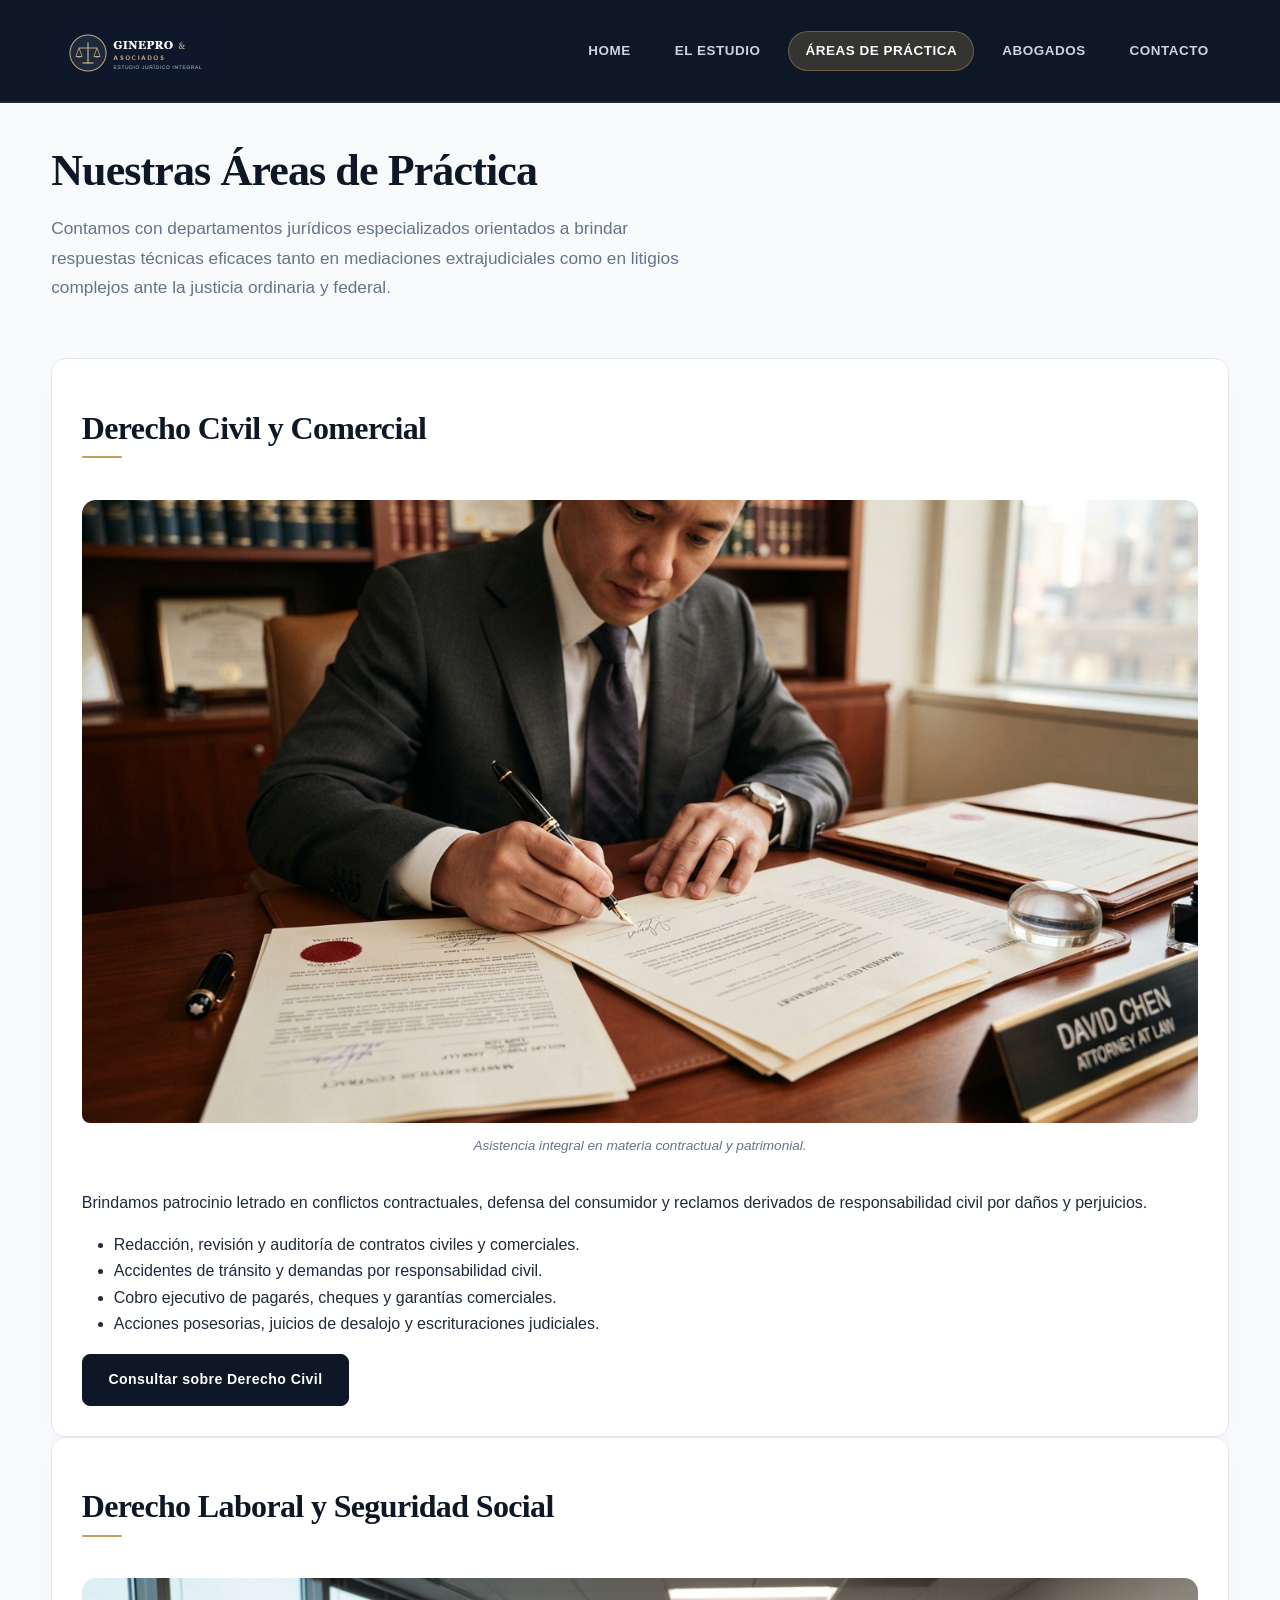
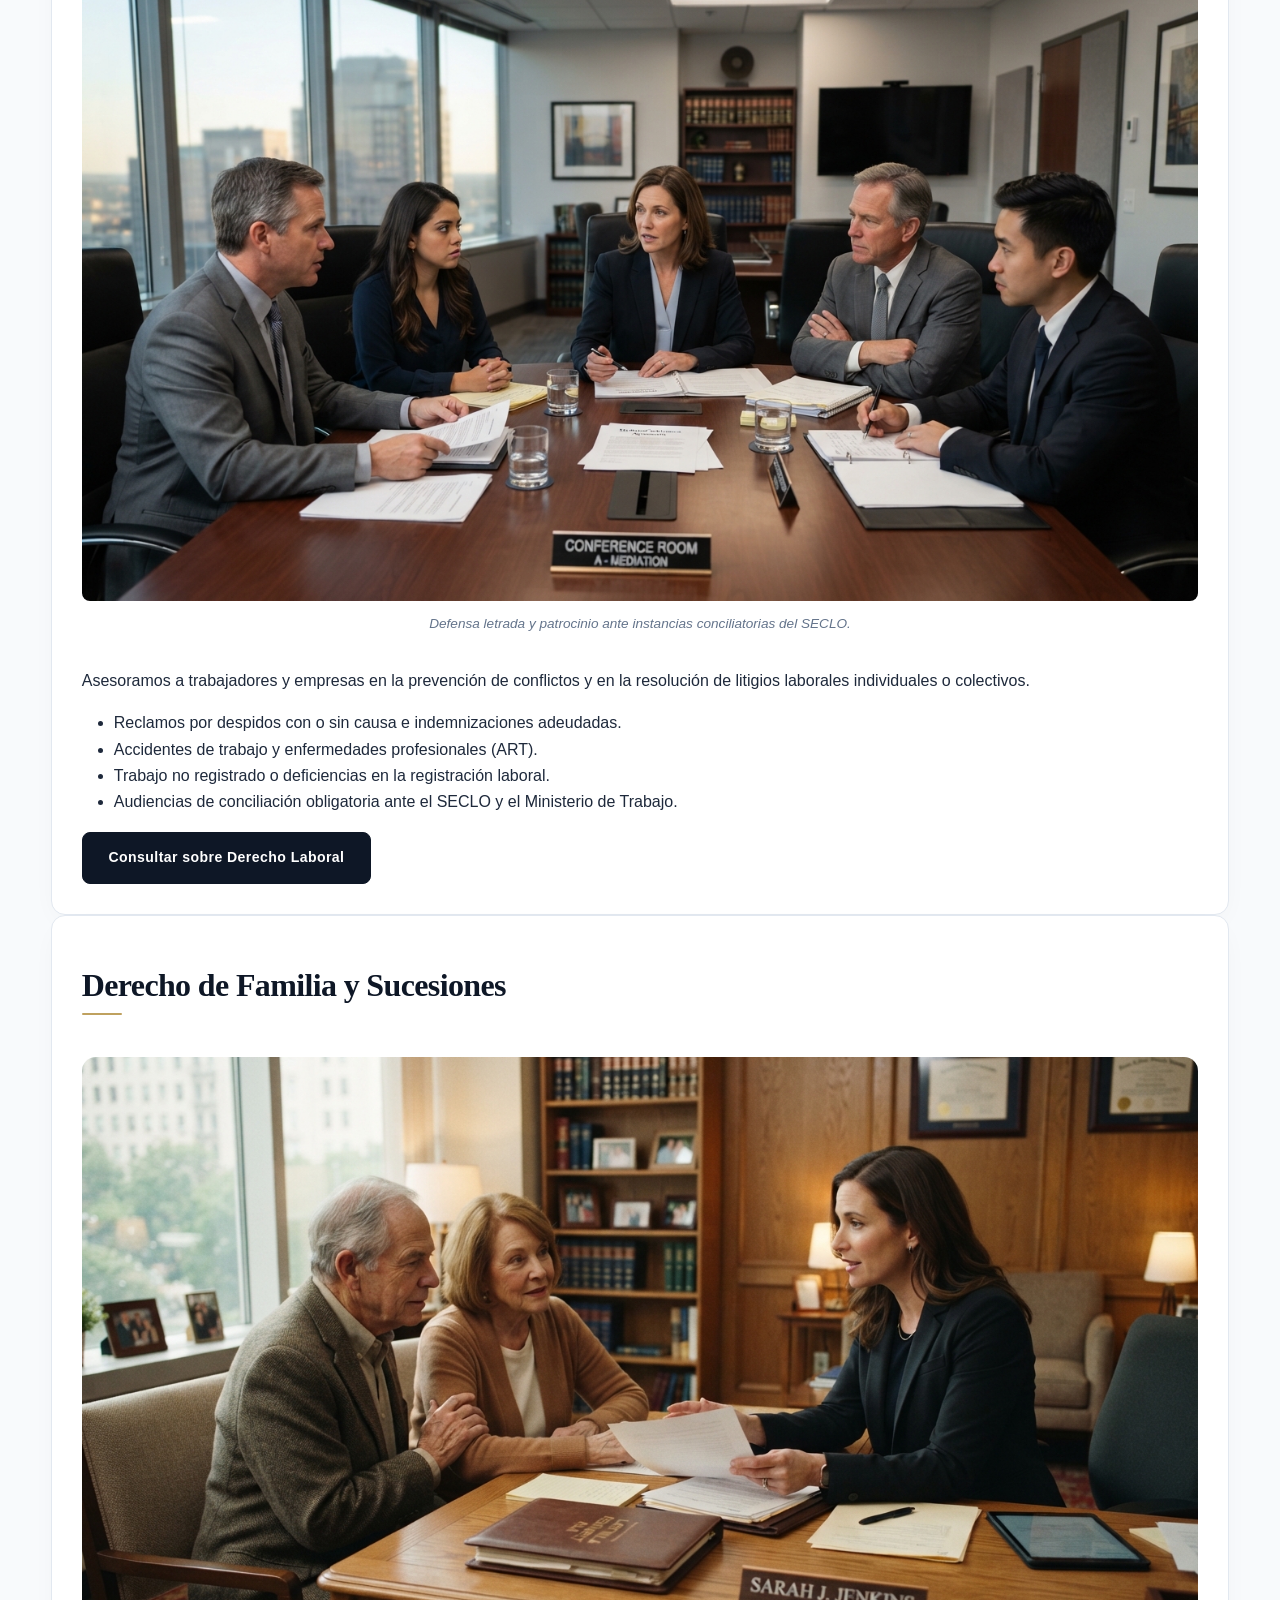
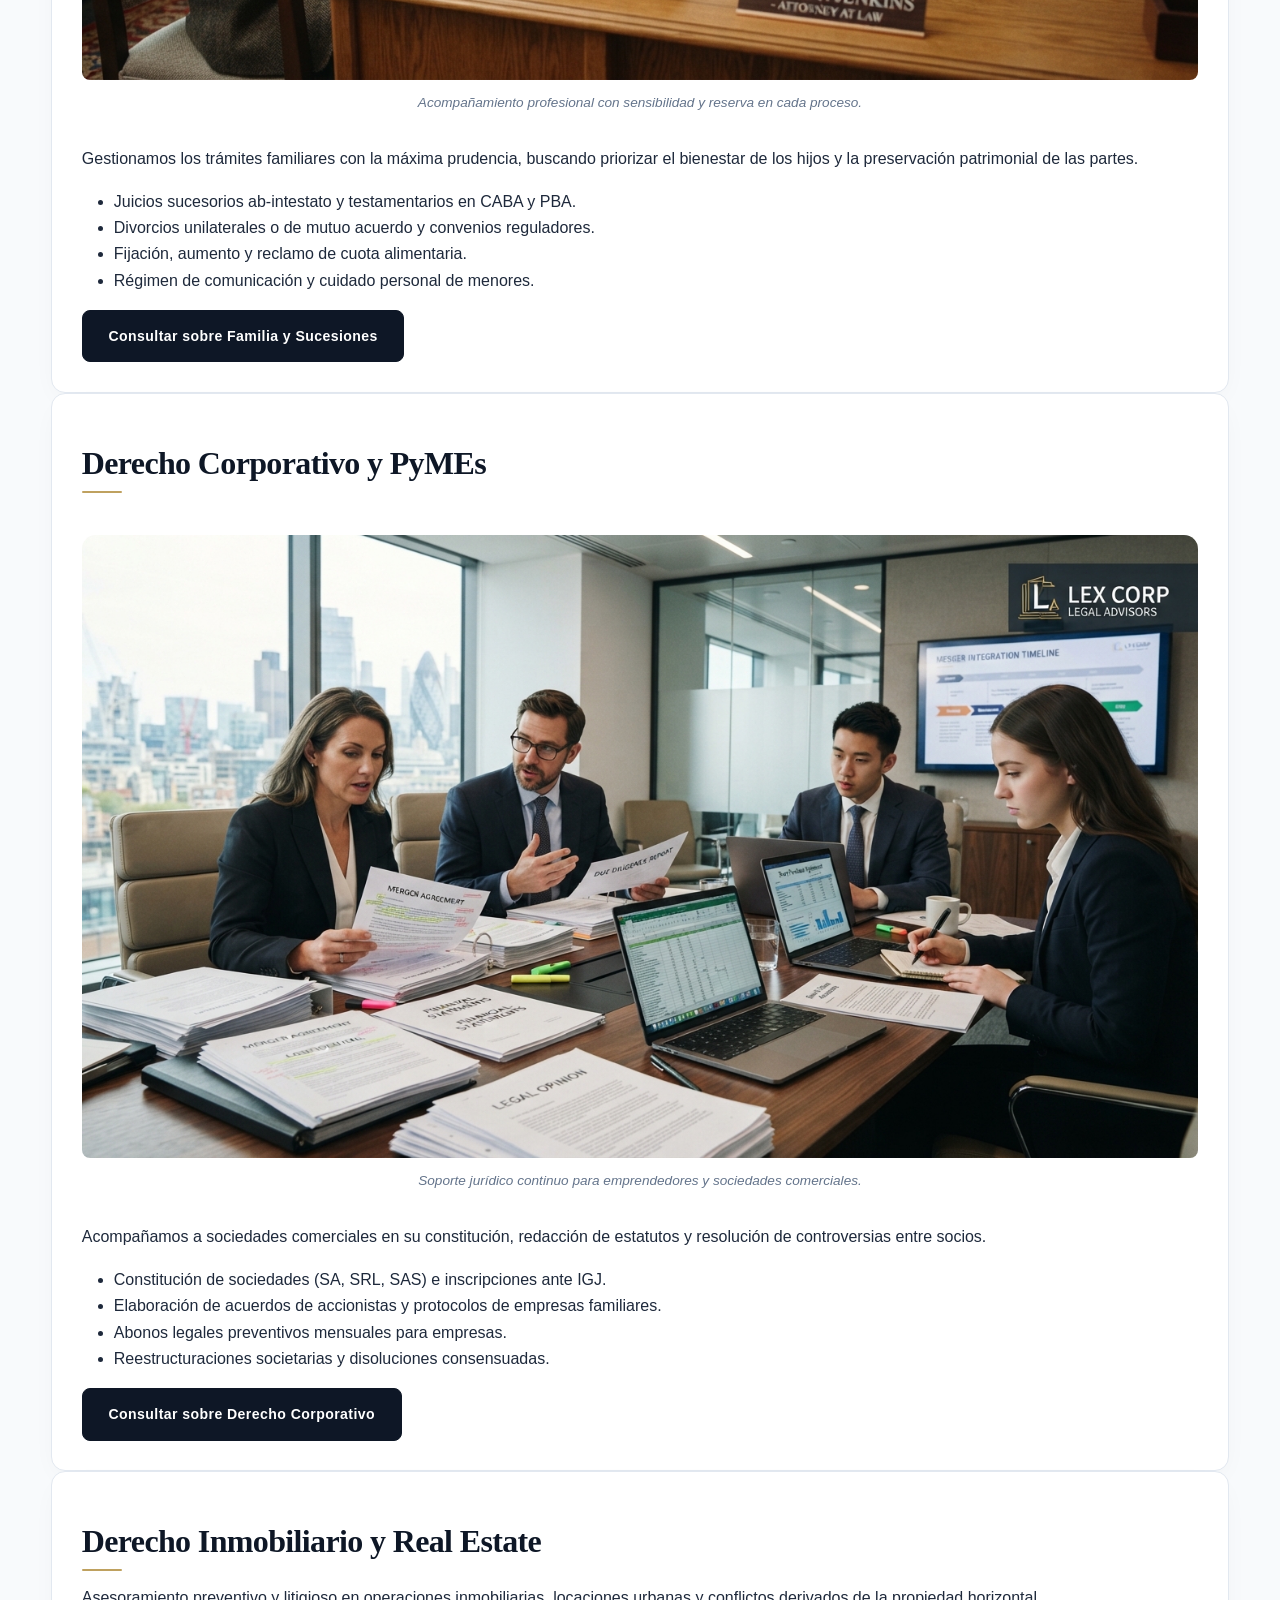
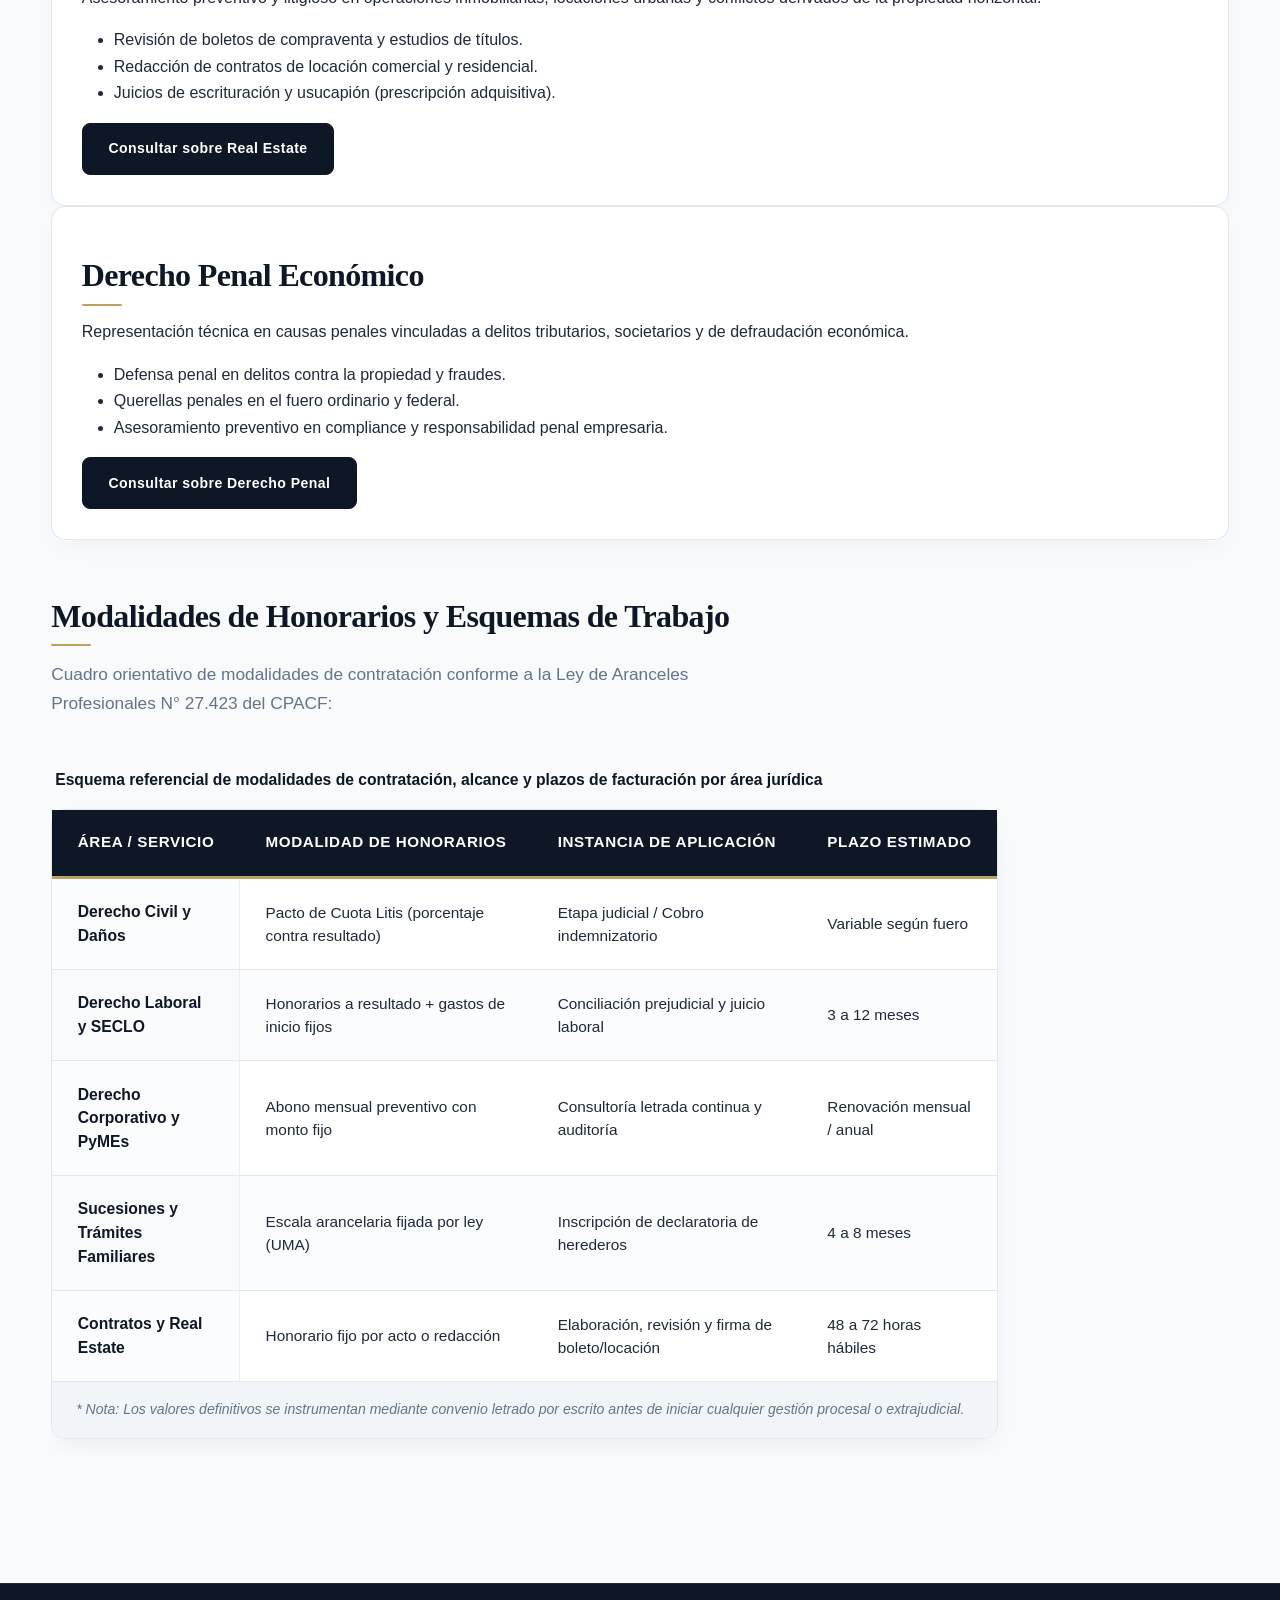
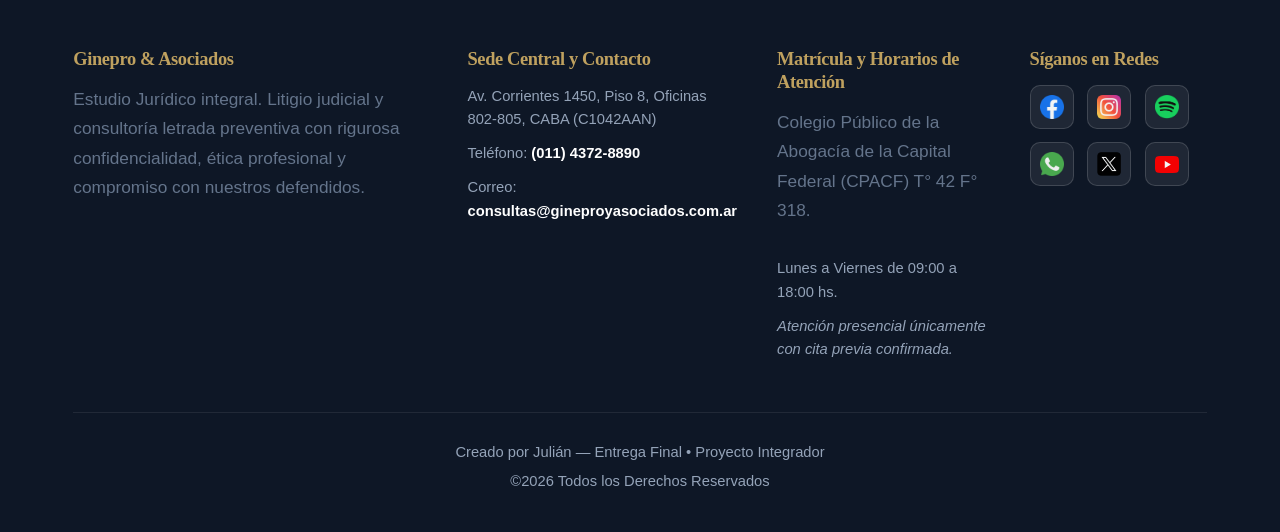
==== commit 4a95b47d: "Cuarta pre-entrega de CSS" ====
--- a/pages/areas.html
+++ b/pages/areas.html
@@ -13,26 +13,36 @@
     <link
         href="https://fonts.googleapis.com/css2?family=Lato:ital,wght@0,400;0,700;1,400&family=Libre+Baskerville:ital,wght@0,400;0,700;1,400&display=swap"
         rel="stylesheet">
+    <!-- Bootstrap 5.3 CSS vía CDN -->
+    <link href="https://cdn.jsdelivr.net/npm/bootstrap@5.3.3/dist/css/bootstrap.min.css" rel="stylesheet"
+        integrity="sha384-QWTKZyjpPEjISv5WaRU9OFeRpok6YctnYmDr5pNlyT2bRjXh0JMhjY6hW+ALEwIH" crossorigin="anonymous">
     <link rel="stylesheet" href="../css/styles.css">
 </head>
 
 <body>
 
-    <!-- ENCABEZADO Y NAVEGACION -->
-    <header>
-        <a href="../index.html" aria-label="Inicio - Estudio Jurídico Ginepro y Asociados">
-            <img src="../assets/logo.png" alt="Logotipo de Estudio Jurídico Ginepro y Asociados" width="180"
-                height="60">
-        </a>
-
-        <nav aria-label="Navegación principal">
-            <ul>
-                <li><a href="../index.html">Home</a></li>
-                <li><a href="./nosotros.html">El Estudio</a></li>
-                <li><a href="#" aria-current="page">Áreas de Práctica</a></li>
-                <li><a href="./equipo.html">Abogados</a></li>
-                <li><a href="./contacto.html">Contacto</a></li>
-            </ul>
+    <!-- ENCABEZADO Y BARRA DE NAVEGACION BOOTSTRAP -->
+    <header class="sticky-top">
+        <nav class="navbar navbar-expand-lg custom-navbar" aria-label="Navegación principal">
+            <div class="container-fluid px-lg-4">
+                <a class="navbar-brand" href="../index.html" aria-label="Inicio - Estudio Jurídico Ginepro y Asociados">
+                    <img src="../assets/logo.png" alt="Logotipo de Estudio Jurídico Ginepro y Asociados" width="180"
+                        height="52">
+                </a>
+                <button class="navbar-toggler" type="button" data-bs-toggle="collapse" data-bs-target="#navbarPrincipal"
+                    aria-controls="navbarPrincipal" aria-expanded="false" aria-label="Alternar navegación">
+                    <span class="navbar-toggler-icon"></span>
+                </button>
+                <div class="collapse navbar-collapse justify-content-end" id="navbarPrincipal">
+                    <ul class="navbar-nav mb-2 mb-lg-0">
+                        <li class="nav-item"><a class="nav-link" href="../index.html">Home</a></li>
+                        <li class="nav-item"><a class="nav-link" href="./nosotros.html">El Estudio</a></li>
+                        <li class="nav-item"><a class="nav-link active" aria-current="page" href="./areas.html">Áreas de Práctica</a></li>
+                        <li class="nav-item"><a class="nav-link" href="./equipo.html">Abogados</a></li>
+                        <li class="nav-item"><a class="nav-link" href="./contacto.html">Contacto</a></li>
+                    </ul>
+                </div>
+            </div>
         </nav>
     </header>
 
@@ -65,7 +75,7 @@
                     <li>Cobro ejecutivo de pagarés, cheques y garantías comerciales.</li>
                     <li>Acciones posesorias, juicios de desalojo y escrituraciones judiciales.</li>
                 </ul>
-                <a href="./contacto.html">Consultar sobre Derecho Civil</a>
+                <a href="./contacto.html" class="btn-estudio">Consultar sobre Derecho Civil</a>
             </article>
 
             <!-- 2. DERECHO LABORAL -->
@@ -84,7 +94,7 @@
                     <li>Trabajo no registrado o deficiencias en la registración laboral.</li>
                     <li>Audiencias de conciliación obligatoria ante el SECLO y el Ministerio de Trabajo.</li>
                 </ul>
-                <a href="./contacto.html">Consultar sobre Derecho Laboral</a>
+                <a href="./contacto.html" class="btn-estudio">Consultar sobre Derecho Laboral</a>
             </article>
 
             <!-- 3. DERECHO DE FAMILIA Y SUCESIONES -->
@@ -103,7 +113,7 @@
                     <li>Fijación, aumento y reclamo de cuota alimentaria.</li>
                     <li>Régimen de comunicación y cuidado personal de menores.</li>
                 </ul>
-                <a href="./contacto.html">Consultar sobre Familia y Sucesiones</a>
+                <a href="./contacto.html" class="btn-estudio">Consultar sobre Familia y Sucesiones</a>
             </article>
 
             <!-- 4. DERECHO CORPORATIVO Y EMPRESARIAL -->
@@ -122,7 +132,7 @@
                     <li>Abonos legales preventivos mensuales para empresas.</li>
                     <li>Reestructuraciones societarias y disoluciones consensuadas.</li>
                 </ul>
-                <a href="./contacto.html">Consultar sobre Derecho Corporativo</a>
+                <a href="./contacto.html" class="btn-estudio">Consultar sobre Derecho Corporativo</a>
             </article>
 
             <!-- 5. DERECHO INMOBILIARIO -->
@@ -135,7 +145,7 @@
                     <li>Redacción de contratos de locación comercial y residencial.</li>
                     <li>Juicios de escrituración y usucapión (prescripción adquisitiva).</li>
                 </ul>
-                <a href="./contacto.html">Consultar sobre Real Estate</a>
+                <a href="./contacto.html" class="btn-estudio">Consultar sobre Real Estate</a>
             </article>
 
             <!-- 6. DERECHO PENAL ECONOMICO -->
@@ -148,7 +158,7 @@
                     <li>Querellas penales en el fuero ordinario y federal.</li>
                     <li>Asesoramiento preventivo en compliance y responsabilidad penal empresaria.</li>
                 </ul>
-                <a href="./contacto.html">Consultar sobre Derecho Penal</a>
+                <a href="./contacto.html" class="btn-estudio">Consultar sobre Derecho Penal</a>
             </article>
 
         </section>
@@ -159,7 +169,7 @@
             <p>Cuadro orientativo de modalidades de contratación conforme a la Ley de Aranceles Profesionales N° 27.423
                 del CPACF:</p>
 
-            <div>
+            <div class="tabla-responsiva-contenedor">
                 <table>
                     <caption>Esquema referencial de modalidades de contratación, alcance y plazos de facturación por
                         área jurídica</caption>
@@ -293,6 +303,10 @@
         </div>
     </footer>
 
+    <!-- Bootstrap 5.3 Bundle JS vía CDN -->
+    <script src="https://cdn.jsdelivr.net/npm/bootstrap@5.3.3/dist/js/bootstrap.bundle.min.js"
+        integrity="sha384-YvpcrYf0tY3lHB60NNkmXc5s9fDVZLESaAA55NDzOxhy9GkcIdslK1eN7N6jIeHz"
+        crossorigin="anonymous"></script>
     <script>
         document.getElementById("year").textContent = new Date().getFullYear();
     </script>
--- a/css/styles.css
+++ b/css/styles.css
@@ -1,15 +1,1374 @@
-:root {
-  --color-principal: #0f2137;
-  --color-secundario: #c5a059;
-  --color-fondo: #f8f9fa;
-  --color-texto: #333333;
-  --color-blanco: #ffffff;
-  --fuente: 'Segoe UI', Tahoma, Geneva, Verdana, sans-serif;
-}
-
-* {
+/* Reset universal */
+*,
+*::before,
+*::after {
   margin: 0;
   padding: 0;
   box-sizing: border-box;
 }
 
+/* Tokens y variables de diseno */
+:root {
+  --color-primario: #0e1726;
+  --color-primario-suave: #162238;
+  --color-secundario: #bfa15f;
+  --color-secundario-hover: #a88949;
+  --color-acento-luz: #dfcca0;
+
+  --color-fondo: #f8fafc;
+  --color-superficie: #ffffff;
+  --color-superficie-alt: #f1f5f9;
+
+  --color-texto: #1e293b;
+  --color-texto-suave: #64748b;
+  --color-texto-inverso: #ffffff;
+  --color-borde: #e2e8f0;
+
+  --fuente-titulos: "Libre Baskerville", Georgia, "Times New Roman", serif;
+  --fuente-cuerpo: Lato, -apple-system, BlinkMacSystemFont, "Segoe UI", Roboto, Helvetica, Arial, sans-serif;
+
+  --espacio-xs: 0.5rem;
+  --espacio-sm: 1rem;
+  --espacio-md: 1.5rem;
+  --espacio-lg: 2.25rem;
+  --espacio-xl: 3.5rem;
+
+  --sombra-tarjeta: 0 10px 30px -10px rgba(15, 23, 42, 0.06);
+  --sombra-hover: 0 20px 35px -12px rgba(15, 23, 42, 0.12);
+  --radio-borde: 14px;
+  --transicion: all 0.25s cubic-bezier(0.16, 1, 0.3, 1);
+}
+
+/* Base HTML y Body */
+html {
+  font-size: 100%;
+  scroll-behavior: smooth;
+}
+
+body {
+  font-family: var(--fuente-cuerpo);
+  font-size: 1rem;
+  line-height: 1.65;
+  color: var(--color-texto);
+  background-color: var(--color-fondo);
+  -webkit-font-smoothing: antialiased;
+  min-height: 100vh;
+  display: flex;
+  flex-direction: column;
+}
+
+img,
+iframe {
+  max-width: 100%;
+  height: auto;
+  display: block;
+}
+
+/* Tipografia de encabezados */
+h1,
+h2,
+h3,
+h4,
+h5,
+h6 {
+  font-family: var(--fuente-titulos);
+  color: var(--color-primario);
+  line-height: 1.25;
+  font-weight: 700;
+  letter-spacing: -0.02em;
+}
+
+h1 {
+  font-size: 2.25rem;
+  margin-bottom: 1rem;
+}
+
+h2 {
+  font-size: 1.65rem;
+  margin-top: 1.2rem;
+  margin-bottom: 0.85rem;
+  position: relative;
+  padding-bottom: 0.65rem;
+}
+
+h2::after {
+  content: "";
+  position: absolute;
+  left: 0;
+  bottom: 0;
+  width: 40px;
+  height: 2px;
+  background-color: var(--color-secundario);
+  border-radius: 2px;
+}
+
+h3 {
+  font-size: 1.25rem;
+  margin-bottom: 0.5rem;
+}
+
+p {
+  margin-bottom: 1rem;
+  color: var(--color-texto);
+}
+
+/* Enlaces globales con estados interactivos */
+a {
+  color: var(--color-primario);
+  text-decoration: none;
+  transition: var(--transicion);
+}
+
+a:hover,
+a:focus {
+  color: var(--color-secundario);
+}
+
+a:active {
+  color: var(--color-secundario-hover);
+}
+
+/* Header y Barra de navegacion Bootstrap personalizada */
+header {
+  background-color: var(--color-primario);
+  border-bottom: 1px solid rgba(255, 255, 255, 0.08);
+  position: sticky;
+  top: 0;
+  z-index: 1050;
+  backdrop-filter: blur(12px);
+  width: 100%;
+}
+
+.custom-navbar {
+  background-color: var(--color-primario) !important;
+  border-bottom: 1px solid rgba(255, 255, 255, 0.08);
+  padding: 0.85rem 1.75rem !important;
+  backdrop-filter: blur(12px);
+  width: 100%;
+}
+
+/* Logo con tamano destacado y visible */
+.custom-navbar .navbar-brand img,
+.navbar-brand img,
+header a img {
+  height: 64px !important;
+  width: auto !important;
+  max-height: 70px !important;
+  object-fit: contain;
+  display: block;
+}
+
+.custom-navbar .navbar-nav {
+  display: flex;
+  align-items: center;
+  gap: 0.35rem;
+}
+
+.custom-navbar .nav-link {
+  color: #cbd5e1 !important;
+  font-weight: 600;
+  font-size: 0.84rem;
+  letter-spacing: 0.04em;
+  text-transform: uppercase;
+  padding: 0.5rem 1rem !important;
+  border-radius: 999px;
+  transition: var(--transicion);
+  margin: 0.15rem 0.2rem;
+}
+
+.custom-navbar .nav-link:hover,
+.custom-navbar .nav-link:focus {
+  color: var(--color-texto-inverso) !important;
+  background-color: rgba(255, 255, 255, 0.08);
+  transform: translateY(-1px);
+}
+
+.custom-navbar .nav-link:active {
+  background-color: rgba(191, 161, 95, 0.3);
+  transform: scale(0.97);
+}
+
+.custom-navbar .nav-link.active,
+.custom-navbar .nav-link[aria-current="page"] {
+  color: var(--color-texto-inverso) !important;
+  background-color: rgba(191, 161, 95, 0.22);
+  border: 1px solid rgba(191, 161, 95, 0.4);
+}
+
+.custom-navbar .navbar-toggler {
+  border-color: rgba(191, 161, 95, 0.5);
+  padding: 0.45rem 0.75rem;
+  border-radius: 8px;
+  transition: var(--transicion);
+}
+
+.custom-navbar .navbar-toggler:focus {
+  outline: none;
+  box-shadow: 0 0 0 3px rgba(191, 161, 95, 0.25);
+}
+
+.custom-navbar .navbar-toggler-icon {
+  filter: invert(0.85) sepia(0.2) hue-rotate(5deg);
+}
+
+/* Contenedor principal */
+main {
+  width: 92%;
+  max-width: 1200px;
+  margin: 2.5rem auto 4.5rem auto;
+  flex-grow: 1;
+}
+
+section {
+  margin-bottom: var(--espacio-xl);
+}
+
+section > p:first-of-type {
+  font-size: 1.08rem;
+  color: var(--color-texto-suave);
+  line-height: 1.7;
+  margin-bottom: 2rem;
+  max-width: 68ch;
+}
+
+/* Tarjetas y articulos generales */
+article {
+  background-color: var(--color-superficie);
+  border: 1px solid var(--color-borde);
+  border-radius: var(--radio-borde);
+  padding: 1.85rem;
+  box-shadow: var(--sombra-tarjeta);
+  transition: var(--transicion);
+  display: flex;
+  flex-direction: column;
+  justify-content: space-between;
+}
+
+article:hover {
+  box-shadow: var(--sombra-hover);
+  border-color: #cbd5e1;
+  transform: translateY(-2px);
+}
+
+/* Carousel de Bootstrap para galeria */
+.carousel-estudio {
+  width: 100% !important;
+  border-radius: 16px;
+  overflow: hidden;
+  box-shadow: 0 16px 40px -12px rgba(14, 23, 38, 0.22);
+  border: 1px solid var(--color-borde);
+  background-color: var(--color-primario);
+  position: relative;
+}
+
+.carousel-estudio .carousel-inner {
+  width: 100% !important;
+}
+
+.carousel-estudio .carousel-item {
+  height: 480px !important;
+  background-color: var(--color-primario);
+  position: relative;
+}
+
+.carousel-estudio .carousel-item img {
+  width: 100% !important;
+  max-width: 100% !important;
+  min-width: 100% !important;
+  height: 100% !important;
+  object-fit: cover !important;
+  object-position: center;
+  filter: brightness(0.85);
+  display: block;
+}
+
+.carousel-estudio .carousel-caption {
+  background: linear-gradient(to top, rgba(14, 23, 38, 0.95) 0%, rgba(14, 23, 38, 0.6) 65%, transparent 100%);
+  border-radius: 0 0 16px 16px;
+  padding: 2.5rem 2rem 1.75rem 2rem !important;
+  left: 0 !important;
+  right: 0 !important;
+  bottom: 0 !important;
+  text-align: center !important;
+  width: 100% !important;
+}
+
+.carousel-estudio .carousel-caption h3 {
+  font-family: var(--fuente-titulos);
+  color: var(--color-acento-luz);
+  font-size: 1.55rem;
+  margin-bottom: 0.35rem;
+  letter-spacing: -0.01em;
+}
+
+.carousel-estudio .carousel-caption p {
+  color: #e2e8f0;
+  font-size: 0.96rem;
+  margin-bottom: 0;
+  max-width: 60ch;
+  margin-left: auto;
+  margin-right: auto;
+}
+
+.carousel-estudio .carousel-indicators button {
+  background-color: var(--color-secundario);
+  height: 4px;
+  border-radius: 2px;
+  opacity: 0.5;
+  transition: var(--transicion);
+  border: none;
+}
+
+.carousel-estudio .carousel-indicators .active {
+  opacity: 1;
+  background-color: var(--color-acento-luz);
+  width: 38px;
+}
+
+.carousel-estudio .carousel-control-prev-icon,
+.carousel-estudio .carousel-control-next-icon {
+  background-color: rgba(14, 23, 38, 0.7);
+  border-radius: 50%;
+  padding: 1.35rem;
+  background-size: 50%;
+  border: 1px solid rgba(191, 161, 95, 0.45);
+  transition: var(--transicion);
+}
+
+.carousel-estudio .carousel-control-prev:hover .carousel-control-prev-icon,
+.carousel-estudio .carousel-control-next:hover .carousel-control-next-icon {
+  background-color: var(--color-secundario);
+  border-color: var(--color-secundario);
+  filter: invert(1);
+}
+
+/* Trayectoria en Cifras */
+.cifras-grid {
+  display: grid;
+  grid-template-columns: 1fr;
+  gap: 1.5rem;
+}
+
+.cifras-grid article {
+  background: linear-gradient(145deg, #ffffff 0%, #fbfcfd 100%);
+  border: 1px solid var(--color-borde);
+  border-radius: 16px;
+  padding: 2.25rem 1.85rem;
+  text-align: center;
+  align-items: center;
+  justify-content: center;
+  border-top: 4px solid var(--color-secundario);
+  box-shadow: 0 10px 28px -10px rgba(15, 23, 42, 0.07);
+  position: relative;
+  overflow: hidden;
+  transition: var(--transicion);
+}
+
+.cifras-grid article::before {
+  content: "";
+  position: absolute;
+  top: 0;
+  left: 0;
+  right: 0;
+  height: 3px;
+  background: linear-gradient(90deg, transparent, var(--color-acento-luz), transparent);
+  opacity: 0;
+  transition: var(--transicion);
+}
+
+.cifras-grid article:hover {
+  transform: translateY(-6px);
+  border-color: var(--color-secundario);
+  box-shadow: 0 20px 38px -10px rgba(191, 161, 95, 0.22), 0 10px 20px -8px rgba(15, 23, 42, 0.12);
+}
+
+.cifras-grid article:hover::before {
+  opacity: 1;
+}
+
+.cifras-grid article h3 {
+  font-family: var(--fuente-titulos);
+  font-size: 3rem;
+  font-weight: 700;
+  color: var(--color-secundario);
+  line-height: 1;
+  margin-bottom: 0.65rem;
+  letter-spacing: -0.03em;
+  background: linear-gradient(135deg, #bfa15f 0%, #8c6e28 100%);
+  -webkit-background-clip: text;
+  -webkit-text-fill-color: transparent;
+  transition: var(--transicion);
+}
+
+.cifras-grid article:hover h3 {
+  transform: scale(1.05);
+}
+
+.cifras-grid article p {
+  font-size: 0.93rem;
+  color: #475569;
+  line-height: 1.55;
+  margin-bottom: 0;
+  font-weight: 500;
+}
+
+/* Areas de practica y especializacion (6 tarjetas completas) */
+.areas-grid {
+  display: grid;
+  grid-template-columns: 1fr;
+  gap: 1.5rem;
+}
+
+.area-card {
+  background-color: var(--color-superficie);
+  border: 1px solid var(--color-borde);
+  border-radius: var(--radio-borde);
+  padding: 1.85rem;
+  box-shadow: var(--sombra-tarjeta);
+  transition: var(--transicion);
+  display: flex;
+  flex-direction: column;
+  justify-content: space-between;
+}
+
+.area-card:hover {
+  box-shadow: var(--sombra-hover);
+  border-color: #cbd5e1;
+  transform: translateY(-3px);
+}
+
+/* Tarjetas de equipo y abogados */
+.grid-abogados {
+  display: grid;
+  grid-template-columns: 1fr;
+  gap: 2rem;
+}
+
+.card-abogado {
+  background: var(--color-superficie);
+  border: 1px solid var(--color-borde);
+  border-radius: 16px;
+  padding: 2.25rem 2rem;
+  display: flex;
+  flex-direction: column;
+  box-shadow: 0 10px 30px -10px rgba(15, 23, 42, 0.08);
+  position: relative;
+  overflow: hidden;
+  border-top: 4px solid var(--color-secundario);
+  transition: var(--transicion);
+}
+
+.card-abogado:hover {
+  transform: translateY(-5px);
+  box-shadow: 0 20px 40px -12px rgba(15, 23, 42, 0.16);
+  border-color: var(--color-secundario);
+}
+
+.card-abogado figure {
+  margin: 0 auto 1.5rem auto;
+  background: transparent;
+  border: none;
+  padding: 0;
+  display: flex;
+  flex-direction: column;
+  align-items: center;
+  width: 100%;
+}
+
+.card-abogado figure img {
+  width: 160px;
+  height: 160px;
+  border-radius: 50%;
+  object-fit: cover;
+  border: 4px solid var(--color-superficie);
+  outline: 3px solid var(--color-secundario);
+  box-shadow: 0 8px 24px rgba(14, 23, 38, 0.14);
+  transition: var(--transicion);
+}
+
+.card-abogado:hover figure img {
+  transform: scale(1.04);
+  outline-color: var(--color-secundario-hover);
+}
+
+.card-abogado figcaption {
+  margin-top: 0.85rem;
+  font-size: 0.82rem;
+  color: var(--color-secundario);
+  font-weight: 700;
+  text-transform: uppercase;
+  letter-spacing: 0.05em;
+  font-style: normal;
+  padding: 0.35rem 0.85rem;
+  background-color: rgba(191, 161, 95, 0.1);
+  border-radius: 999px;
+  display: inline-block;
+}
+
+.card-abogado header {
+  background: transparent;
+  border: none;
+  padding: 0;
+  position: static;
+  backdrop-filter: none;
+  margin-bottom: 0.85rem;
+  text-align: center;
+}
+
+.card-abogado header h2 {
+  font-size: 1.4rem;
+  margin: 0.4rem 0 0.35rem 0;
+  padding-bottom: 0;
+  color: var(--color-primario);
+}
+
+.card-abogado header h2::after {
+  display: none;
+}
+
+.card-abogado header p {
+  color: var(--color-texto-suave);
+  font-size: 0.92rem;
+  margin-bottom: 0;
+}
+
+.card-abogado header p strong {
+  color: var(--color-primario);
+}
+
+.card-abogado > p {
+  font-size: 0.93rem;
+  color: #334155;
+  line-height: 1.6;
+  margin-bottom: 1.15rem;
+}
+
+.card-abogado ul {
+  list-style: none;
+  padding: 1rem 1.1rem;
+  margin: 0 0 1.25rem 0;
+  background-color: var(--color-superficie-alt);
+  border-radius: 10px;
+  border: 1px solid #e2e8f0;
+  display: flex;
+  flex-direction: column;
+  gap: 0.55rem;
+}
+
+.card-abogado ul li {
+  font-size: 0.86rem;
+  color: #334155;
+  position: relative;
+  padding-left: 1.25rem;
+  line-height: 1.45;
+}
+
+.card-abogado ul li::before {
+  content: "\2713";
+  position: absolute;
+  left: 0;
+  top: 0;
+  color: var(--color-secundario);
+  font-weight: 700;
+  font-size: 0.85rem;
+}
+
+.card-abogado > p:last-of-type {
+  margin-top: auto;
+  padding-top: 1rem;
+  border-top: 1px dashed var(--color-borde);
+  font-size: 0.86rem;
+  color: var(--color-texto-suave);
+  display: flex;
+  flex-direction: column;
+  gap: 0.25rem;
+  word-break: break-all;
+}
+
+.card-abogado > p:last-of-type a {
+  color: var(--color-primario);
+  font-weight: 700;
+  transition: var(--transicion);
+}
+
+.card-abogado > p:last-of-type a:hover {
+  color: var(--color-secundario);
+}
+
+/* Pilares institucionales y bloque de valores */
+.pilares-grid {
+  display: grid;
+  grid-template-columns: 1fr;
+  gap: 1.75rem;
+  margin-bottom: 1.75rem;
+}
+
+.pilares-grid article {
+  text-align: center;
+  padding: 2.25rem 2rem;
+  border-top: 4px solid var(--color-secundario);
+}
+
+.pilares-grid article h3 {
+  font-size: 1.6rem;
+  color: var(--color-primario);
+  margin-bottom: 0.85rem;
+}
+
+.pilares-grid article p {
+  color: #334155;
+  font-size: 0.98rem;
+  line-height: 1.7;
+  margin-bottom: 0;
+}
+
+.bloque-valores-contenedor {
+  background: var(--color-superficie);
+  border: 1px solid var(--color-borde);
+  border-left: 5px solid var(--color-secundario);
+  border-radius: var(--radio-borde);
+  padding: 2.25rem 2.5rem;
+  box-shadow: var(--sombra-tarjeta);
+  margin-top: 1.5rem;
+  transition: var(--transicion);
+}
+
+.bloque-valores-contenedor:hover {
+  box-shadow: var(--sombra-hover);
+  border-color: #cbd5e1;
+}
+
+.bloque-valores-contenedor h3 {
+  font-size: 1.5rem;
+  color: var(--color-primario);
+  margin-bottom: 0.5rem;
+}
+
+.bloque-valores-contenedor > p {
+  color: var(--color-texto-suave);
+  font-size: 0.95rem;
+  margin-bottom: 1.5rem;
+}
+
+.lista-valores-grid {
+  display: grid;
+  grid-template-columns: 1fr;
+  gap: 1.25rem;
+  list-style: none;
+  padding-left: 0;
+  margin: 0;
+}
+
+.item-valor {
+  background: var(--color-superficie-alt);
+  border: 1px solid #e2e8f0;
+  border-radius: 12px;
+  padding: 1.25rem 1.4rem;
+  display: flex;
+  align-items: flex-start;
+  gap: 1rem;
+  transition: var(--transicion);
+}
+
+.item-valor:hover {
+  background: #ffffff;
+  border-color: var(--color-secundario);
+  transform: translateY(-2px);
+  box-shadow: 0 8px 20px -8px rgba(15, 23, 42, 0.08);
+}
+
+.icono-valor {
+  width: 36px;
+  height: 36px;
+  border-radius: 50%;
+  background: rgba(191, 161, 95, 0.15);
+  color: var(--color-secundario);
+  display: flex;
+  align-items: center;
+  justify-content: center;
+  font-weight: 700;
+  font-size: 1rem;
+  flex-shrink: 0;
+}
+
+.item-valor p {
+  margin: 0;
+  font-size: 0.94rem;
+  line-height: 1.55;
+  color: #334155;
+}
+
+.item-valor strong {
+  color: var(--color-primario);
+  display: block;
+  font-size: 1rem;
+  margin-bottom: 0.2rem;
+}
+
+/* Canales de contacto */
+.canales-contacto-grid {
+  display: grid;
+  grid-template-columns: 1fr;
+  gap: 1.5rem;
+  margin-top: 1.25rem;
+}
+
+.card-canal {
+  background: var(--color-superficie);
+  border: 1px solid var(--color-borde);
+  border-radius: 16px;
+  padding: 2.25rem 2rem;
+  box-shadow: 0 10px 30px -10px rgba(15, 23, 42, 0.07);
+  display: flex;
+  flex-direction: column;
+  justify-content: space-between;
+  border-top: 4px solid var(--color-secundario);
+  transition: var(--transicion);
+  position: relative;
+}
+
+.card-canal:hover {
+  transform: translateY(-4px);
+  border-color: var(--color-secundario);
+  box-shadow: 0 20px 38px -12px rgba(15, 23, 42, 0.14);
+}
+
+.card-canal .canal-icono {
+  width: 48px;
+  height: 48px;
+  border-radius: 12px;
+  background-color: rgba(191, 161, 95, 0.15);
+  color: var(--color-secundario);
+  display: inline-flex;
+  align-items: center;
+  justify-content: center;
+  font-size: 1.35rem;
+  margin-bottom: 1.25rem;
+}
+
+.card-canal h3 {
+  font-size: 1.3rem;
+  color: var(--color-primario);
+  margin-bottom: 0.5rem;
+}
+
+.card-canal p {
+  color: var(--color-texto-suave);
+  font-size: 0.95rem;
+  line-height: 1.55;
+  margin-bottom: 1.5rem;
+}
+
+.btn-canal {
+  display: inline-flex;
+  align-items: center;
+  justify-content: center;
+  width: 100%;
+  padding: 0.95rem 1.4rem;
+  background-color: var(--color-primario);
+  color: var(--color-texto-inverso) !important;
+  font-weight: 700;
+  font-size: 0.95rem;
+  letter-spacing: 0.02em;
+  border-radius: 10px;
+  text-align: center;
+  transition: var(--transicion);
+  box-shadow: 0 4px 14px rgba(14, 23, 38, 0.15);
+  border: 1px solid var(--color-primario);
+  margin-top: auto;
+}
+
+.btn-canal:hover,
+.btn-canal:focus {
+  background-color: var(--color-secundario);
+  border-color: var(--color-secundario);
+  color: #0f172a !important;
+  transform: translateY(-2px);
+  box-shadow: 0 8px 20px -4px rgba(191, 161, 95, 0.45);
+}
+
+.btn-canal:active {
+  transform: translateY(0);
+}
+
+/* Tabla de honorarios */
+.tabla-responsiva-contenedor {
+  width: 100%;
+  overflow-x: auto;
+  margin: 1.5rem 0 2rem 0;
+}
+
+table {
+  width: 100%;
+  min-width: 720px;
+  border-collapse: separate;
+  border-spacing: 0;
+  background-color: var(--color-superficie);
+  border-radius: 14px;
+  overflow: hidden;
+  box-shadow: 0 10px 30px -10px rgba(15, 23, 42, 0.08);
+  border: 1px solid var(--color-borde);
+  margin: 1rem 0;
+}
+
+caption {
+  caption-side: top;
+  text-align: left;
+  font-size: 0.98rem;
+  font-weight: 700;
+  color: var(--color-primario);
+  padding: 0 0 1rem 0.25rem;
+}
+
+thead {
+  background-color: var(--color-primario);
+}
+
+thead th {
+  color: var(--color-texto-inverso);
+  font-family: var(--fuente-cuerpo);
+  font-weight: 700;
+  font-size: 0.95rem;
+  text-transform: uppercase;
+  letter-spacing: 0.04em;
+  padding: 1.35rem 1.6rem;
+  border-bottom: 3px solid var(--color-secundario);
+  white-space: nowrap;
+}
+
+th,
+td {
+  padding: 1.35rem 1.6rem;
+  text-align: left;
+  border-bottom: 1px solid var(--color-borde);
+  font-size: 0.96rem;
+  line-height: 1.5;
+  color: var(--color-texto);
+}
+
+tbody th[scope="row"] {
+  font-weight: 700;
+  color: var(--color-primario);
+  font-size: 0.98rem;
+  border-right: 1px solid rgba(226, 232, 240, 0.7);
+  background-color: rgba(248, 250, 252, 0.6);
+}
+
+tbody tr:nth-child(even) {
+  background-color: #fbfcfd;
+}
+
+tbody tr:hover {
+  background-color: rgba(191, 161, 95, 0.06);
+}
+
+tbody tr:last-child td,
+tbody tr:last-child th {
+  border-bottom: 1px solid var(--color-borde);
+}
+
+tfoot td {
+  padding: 1.1rem 1.5rem;
+  font-size: 0.88rem;
+  color: var(--color-texto-suave);
+  background-color: var(--color-superficie-alt);
+  border-bottom: none;
+}
+
+/* Footer y redes sociales */
+footer {
+  background-color: var(--color-primario);
+  color: #94a3b8;
+  border-top: 1px solid rgba(255, 255, 255, 0.08);
+  padding: 4rem 1.5rem 2rem 1.5rem;
+  margin-top: auto;
+}
+
+footer > div:first-of-type {
+  width: 92%;
+  max-width: 1200px;
+  margin: 0 auto;
+  display: flex;
+  flex-direction: column;
+  gap: 2.25rem;
+  padding-bottom: 2.5rem;
+  border-bottom: 1px solid rgba(255, 255, 255, 0.08);
+}
+
+footer > div:first-of-type > section {
+  margin-bottom: 0;
+}
+
+footer h4 {
+  color: var(--color-secundario);
+  font-family: var(--fuente-titulos);
+  font-size: 1.15rem;
+  margin-bottom: 0.85rem;
+}
+
+footer p,
+footer address {
+  font-style: normal;
+  font-size: 0.92rem;
+  line-height: 1.6;
+  color: #94a3b8;
+  margin-bottom: 0.65rem;
+}
+
+footer address a,
+footer p a {
+  color: var(--color-texto-inverso);
+  font-weight: 600;
+}
+
+footer address a:hover,
+footer address a:focus,
+footer p a:hover,
+footer p a:focus {
+  color: var(--color-secundario);
+}
+
+footer nav ul {
+  display: flex;
+  align-items: center;
+  gap: 0.85rem;
+  list-style: none;
+  justify-content: flex-start;
+  padding-left: 0;
+  margin: 0;
+  flex-wrap: wrap;
+}
+
+footer nav ul li {
+  margin: 0;
+}
+
+footer nav ul li a {
+  display: inline-flex;
+  align-items: center;
+  justify-content: center;
+  width: 44px;
+  height: 44px;
+  border-radius: 10px;
+  background-color: rgba(255, 255, 255, 0.07);
+  border: 1px solid rgba(255, 255, 255, 0.15);
+  transition: var(--transicion);
+  padding: 0;
+}
+
+footer nav ul li a img {
+  width: 24px !important;
+  height: 24px !important;
+  max-width: 24px;
+  max-height: 24px;
+  object-fit: contain;
+  opacity: 0.95;
+  transition: var(--transicion);
+  background: transparent !important;
+  border-radius: 4px;
+  display: block;
+}
+
+footer nav ul li a:hover,
+footer nav ul li a:focus {
+  background-color: rgba(191, 161, 95, 0.2);
+  border-color: var(--color-secundario);
+  transform: translateY(-3px);
+  box-shadow: 0 6px 16px rgba(191, 161, 95, 0.35);
+}
+
+footer nav ul li a:hover img,
+footer nav ul li a:focus img {
+  opacity: 1;
+  transform: scale(1.1);
+}
+
+footer > div:last-of-type {
+  width: 92%;
+  max-width: 1200px;
+  margin: 1.75rem auto 0 auto;
+  text-align: center;
+  font-size: 0.84rem;
+  color: #64748b;
+}
+
+footer > div:last-of-type p {
+  margin-bottom: 0.35rem;
+}
+
+/* Botones y llamados a la accion */
+button,
+input[type="submit"],
+article > a,
+section > a,
+.btn-estudio {
+  display: inline-block;
+  align-self: flex-start;
+  margin-top: auto;
+  background-color: var(--color-primario);
+  color: var(--color-texto-inverso) !important;
+  font-family: var(--fuente-cuerpo);
+  font-size: 0.88rem;
+  font-weight: 600;
+  letter-spacing: 0.03em;
+  padding: 0.85rem 1.6rem;
+  border-radius: 8px;
+  border: 1px solid var(--color-primario);
+  cursor: pointer;
+  text-align: center;
+  transition: var(--transicion);
+  text-decoration: none;
+}
+
+button:hover,
+button:focus,
+input[type="submit"]:hover,
+input[type="submit"]:focus,
+article > a:hover,
+article > a:focus,
+section > a:hover,
+section > a:focus,
+.btn-estudio:hover,
+.btn-estudio:focus {
+  background-color: var(--color-secundario);
+  border-color: var(--color-secundario);
+  color: #0f172a !important;
+  transform: translateY(-2px);
+  box-shadow: 0 10px 20px -8px rgba(191, 161, 95, 0.45);
+}
+
+button:active,
+input[type="submit"]:active,
+article > a:active,
+section > a:active,
+.btn-estudio:active {
+  transform: translateY(0);
+}
+
+/* Video y multimedia */
+figure {
+  margin: 1.75rem 0;
+  background-color: transparent;
+  padding: 0;
+  border-radius: var(--radio-borde);
+  border: none;
+  overflow: hidden;
+}
+
+figure img {
+  width: 100%;
+  border-radius: 8px;
+  object-fit: cover;
+}
+
+figure iframe {
+  width: 100%;
+  aspect-ratio: 16 / 9;
+  height: auto;
+  border: 0;
+  border-radius: 12px;
+  display: block;
+}
+
+figcaption {
+  font-size: 0.85rem;
+  color: var(--color-texto-suave);
+  text-align: center;
+  padding: 0.75rem 0.5rem 0.25rem;
+  font-style: italic;
+}
+
+/* Metodologia, citas y preguntas frecuentes */
+ol {
+  display: flex;
+  flex-direction: column;
+  gap: 1.25rem;
+  list-style: none;
+  margin: 1.75rem 0;
+  padding-left: 0;
+}
+
+ol > li {
+  background-color: var(--color-superficie);
+  border: 1px solid var(--color-borde);
+  border-left: 3px solid var(--color-primario);
+  border-radius: var(--radio-borde);
+  padding: 1.6rem;
+  box-shadow: var(--sombra-tarjeta);
+  transition: var(--transicion);
+}
+
+ol > li:hover {
+  transform: translateY(-2px);
+  border-left-color: var(--color-secundario);
+  box-shadow: var(--sombra-hover);
+}
+
+ol > li h3 {
+  color: var(--color-primario);
+  margin-bottom: 0.4rem;
+}
+
+ol > li p {
+  margin-bottom: 0;
+  color: var(--color-texto-suave);
+}
+
+blockquote {
+  background-color: var(--color-superficie);
+  border-left: 4px solid var(--color-secundario);
+  padding: 1.85rem;
+  border-radius: var(--radio-borde);
+  box-shadow: var(--sombra-tarjeta);
+  font-style: italic;
+  display: flex;
+  flex-direction: column;
+  justify-content: space-between;
+  margin-bottom: 1.25rem;
+  transition: var(--transicion);
+}
+
+blockquote:hover {
+  box-shadow: var(--sombra-hover);
+  transform: translateY(-2px);
+}
+
+blockquote p {
+  color: var(--color-primario);
+  font-size: 1.05rem;
+  margin-bottom: 1rem;
+}
+
+blockquote cite {
+  font-style: normal;
+  font-weight: 600;
+  font-size: 0.88rem;
+  color: var(--color-texto-suave);
+}
+
+details {
+  background-color: var(--color-superficie);
+  border: 1px solid var(--color-borde);
+  border-radius: var(--radio-borde);
+  margin-bottom: 0.85rem;
+  padding: 1.25rem 1.5rem;
+  box-shadow: var(--sombra-tarjeta);
+  transition: var(--transicion);
+}
+
+details[open] {
+  border-color: var(--color-secundario);
+}
+
+summary {
+  font-family: var(--fuente-titulos);
+  font-weight: 700;
+  color: var(--color-primario);
+  cursor: pointer;
+  outline: none;
+  font-size: 1.05rem;
+  transition: var(--transicion);
+}
+
+summary:hover,
+summary:focus {
+  color: var(--color-secundario);
+}
+
+details p {
+  margin-top: 1rem;
+  padding-top: 0.75rem;
+  border-top: 1px solid var(--color-superficie-alt);
+  color: var(--color-texto-suave);
+}
+
+/* Formulario */
+form {
+  background-color: var(--color-superficie);
+  border: 1px solid var(--color-borde);
+  border-radius: var(--radio-borde);
+  padding: 2rem;
+  box-shadow: var(--sombra-tarjeta);
+}
+
+fieldset {
+  border: 1px solid var(--color-borde);
+  border-radius: 8px;
+  padding: 1.5rem;
+  margin-bottom: 1.75rem;
+  background-color: #fafbfc;
+}
+
+legend {
+  font-family: var(--fuente-titulos);
+  font-weight: 700;
+  color: var(--color-primario);
+  padding: 0 0.6rem;
+  font-size: 1.1rem;
+}
+
+label {
+  display: block;
+  font-weight: 600;
+  color: var(--color-primario);
+  font-size: 0.9rem;
+  margin-top: 1rem;
+  margin-bottom: 0.35rem;
+}
+
+input[type="text"],
+input[type="email"],
+input[type="tel"],
+select,
+textarea {
+  width: 100%;
+  padding: 0.85rem 1rem;
+  font-family: var(--fuente-cuerpo);
+  font-size: 0.95rem;
+  color: var(--color-texto);
+  background-color: var(--color-superficie);
+  border: 1px solid var(--color-borde);
+  border-radius: 8px;
+  transition: var(--transicion);
+}
+
+input[type="text"]:focus,
+input[type="email"]:focus,
+input[type="tel"]:focus,
+select:focus,
+textarea:focus {
+  outline: none;
+  border-color: var(--color-secundario);
+  box-shadow: 0 0 0 3px rgba(191, 161, 95, 0.2);
+}
+
+textarea {
+  resize: vertical;
+  min-height: 120px;
+}
+
+fieldset > div {
+  margin-top: 1.25rem;
+  display: flex;
+  align-items: flex-start;
+  gap: 0.75rem;
+}
+
+input[type="checkbox"] {
+  margin-top: 0.3rem;
+  accent-color: var(--color-secundario);
+  width: 18px;
+  height: 18px;
+  cursor: pointer;
+}
+
+fieldset > div label {
+  margin: 0;
+  font-weight: 400;
+  font-size: 0.88rem;
+  line-height: 1.5;
+  cursor: pointer;
+}
+
+/* Grillas y maquetacion responsiva */
+section > div {
+  display: grid;
+  grid-template-columns: 1fr;
+  gap: 1.5rem;
+}
+
+/* Media query tablet */
+@media (min-width: 640px) {
+  .cifras-grid {
+    grid-template-columns: repeat(2, 1fr) !important;
+  }
+
+  .areas-grid {
+    grid-template-columns: repeat(2, 1fr) !important;
+  }
+
+  ol {
+    display: grid;
+    grid-template-columns: repeat(2, 1fr);
+    gap: 1.5rem;
+  }
+
+  .pilares-grid {
+    grid-template-columns: repeat(2, 1fr);
+  }
+
+  .canales-contacto-grid {
+    grid-template-columns: repeat(2, 1fr);
+  }
+
+  section > div {
+    grid-template-columns: repeat(2, 1fr);
+  }
+
+  footer > div:first-of-type {
+    display: grid;
+    grid-template-columns: repeat(2, 1fr);
+  }
+}
+
+/* Media query escritorio */
+@media (min-width: 1024px) {
+  h1 {
+    font-size: 2.75rem;
+  }
+
+  h2 {
+    font-size: 2rem;
+  }
+
+  .carousel-estudio .carousel-item {
+    height: 500px !important;
+  }
+
+  /* Cifras en 4 columnas fluidas */
+  .cifras-grid {
+    grid-template-columns: repeat(4, 1fr) !important;
+    gap: 1.75rem !important;
+  }
+
+  /* Areas de practica: 6 tarjetas en 3 columnas x 2 filas */
+  .areas-grid {
+    grid-template-columns: repeat(3, 1fr) !important;
+    gap: 1.85rem !important;
+  }
+
+  .grid-abogados {
+    display: grid !important;
+    grid-template-columns: repeat(3, 1fr) !important;
+    gap: 2rem !important;
+  }
+
+  .pilares-grid {
+    grid-template-columns: repeat(2, 1fr);
+    gap: 2rem;
+  }
+
+  .lista-valores-grid {
+    grid-template-columns: repeat(3, 1fr);
+    gap: 1.5rem;
+  }
+
+  .canales-contacto-grid {
+    grid-template-columns: repeat(3, 1fr);
+    gap: 1.75rem;
+  }
+
+  section > div {
+    grid-template-columns: repeat(3, 1fr);
+    gap: 1.75rem;
+  }
+
+  footer > div:first-of-type {
+    grid-template-columns: 2fr 1.5fr 1.2fr 1fr;
+    gap: 2.5rem;
+  }
+
+  form {
+    padding: 2.75rem;
+  }
+}
